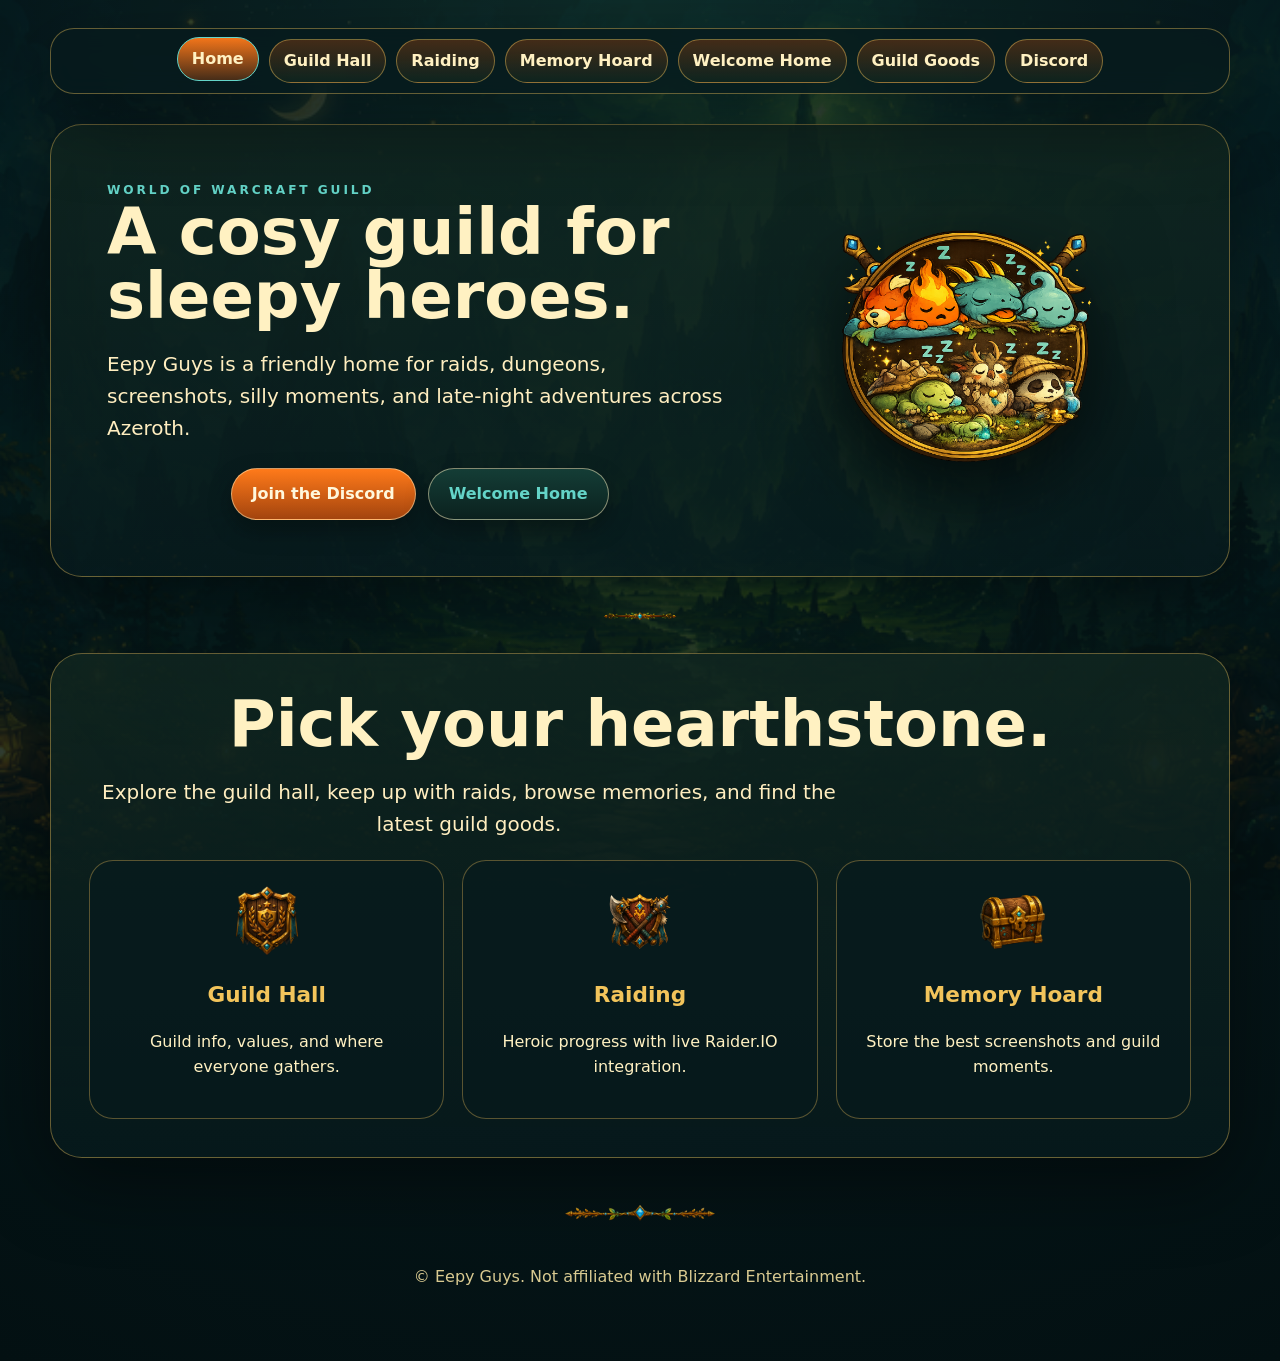
==== index.html @ e8878907 "Add files via upload" ====
<!doctype html><html lang="en"><head><meta charset="utf-8"><meta name="viewport" content="width=device-width,initial-scale=1"><title>Eepy Guys | World of Warcraft Guild</title><meta name="description" content="Eepy Guys, a cosy World of Warcraft guild on Silvermoon EU."><link rel="stylesheet" href="assets/styles.css"></head><body><div class="site-shell"><div class="nav-wrap"><nav class="nav"><a class="active" href="index.html">Home</a><a href="guild-hall.html">Guild Hall</a><a href="raiding.html">Raiding</a><a href="memory-hoard.html">Memory Hoard</a><a href="welcome-home.html">Welcome Home</a><a href="guild-goods.html">Guild Goods</a><a data-discord href="#" target="_blank" rel="noopener">Discord</a></nav></div><main><section class="hero"><div><div class="eyebrow">World of Warcraft Guild</div><h2>A cosy guild for sleepy heroes.</h2><p>Eepy Guys is a friendly home for raids, dungeons, screenshots, silly moments, and late-night adventures across Azeroth.</p><div class="actions"><a data-discord class="button" href="#" target="_blank" rel="noopener">Join the Discord</a><a class="button secondary" href="welcome-home.html">Welcome Home</a></div></div><div class="hero-art"><img src="assets/img/image2.png" alt="Eepy Guys creatures around a campfire"></div></section><div class="divider"></div><section class="panel center"><h2 class="page-title">Pick your hearthstone.</h2><p class="lead">Explore the guild hall, keep up with raids, browse memories, and find the latest guild goods.</p><div class="grid"><article class="card"><img class="icon" src="assets/img/image14.png" alt="Guild shield"><h3>Guild Hall</h3><p>Guild info, values, and where everyone gathers.</p></article><article class="card"><img class="icon" src="assets/img/image17.png" alt="Raid crest"><h3>Raiding</h3><p>Heroic progress with live Raider.IO integration.</p></article><article class="card"><img class="icon" src="assets/img/image13.png" alt="Treasure chest"><h3>Memory Hoard</h3><p>Store the best screenshots and guild moments.</p></article></div></section></main><footer class="footer"><img src="assets/img/image28.png" alt="decorative divider"><p>© Eepy Guys. Not affiliated with Blizzard Entertainment.</p></footer></div><script src="assets/main.js"></script></body></html>
---- assets/styles.css ----
:root{
  --aqua:#64D4C8;--orange:#FF7A1A;--night:#071A1D;--pine:#10251F;--wood:#4A2E18;--gold:#F2C45B;--cream:#FFF1C2;--moss:#7EA35A;
  --panel:rgba(16,37,31,.88);--panel2:rgba(7,26,29,.78);--line:rgba(242,196,91,.4);--shadow:0 24px 80px rgba(0,0,0,.45);
}
*{box-sizing:border-box}html{scroll-behavior:smooth}body{margin:0;min-height:100vh;background:radial-gradient(circle at top,#12332d 0%,var(--night) 45%,#031012 100%);color:var(--cream);font-family:system-ui,-apple-system,Segoe UI,Roboto,Arial,sans-serif;line-height:1.6;overflow-x:hidden}body:before{content:"";position:fixed;inset:0;background:url('img/image53.png') center/cover no-repeat;opacity:.18;pointer-events:none}a{color:inherit}.site-shell{position:relative;width:min(1180px,calc(100% - 32px));margin:0 auto;padding:28px 0 56px}.topbar{display:flex;align-items:center;justify-content:center;gap:20px;flex-wrap:wrap;margin-bottom:18px}.brand{display:flex;align-items:center;justify-content:center;gap:16px;text-decoration:none}.brand img{width:96px;height:96px;object-fit:contain;filter:drop-shadow(0 10px 20px rgba(0,0,0,.5))}.brand-title{text-align:center}.eyebrow{letter-spacing:.24em;text-transform:uppercase;color:var(--aqua);font-size:.76rem;font-weight:800}.brand h1{margin:.05em 0 0;font-size:clamp(2.3rem,6vw,5.2rem);line-height:.9;color:var(--gold);text-shadow:0 4px 0 #3b1d0a,0 16px 28px rgba(0,0,0,.5)}.nav-wrap{position:sticky;top:0;z-index:10;margin:0 auto 30px;padding:10px;border:1px solid var(--line);border-radius:24px;background:rgba(7,26,29,.82);backdrop-filter:blur(12px);box-shadow:var(--shadow)}.nav{display:flex;justify-content:center;align-items:center;gap:10px;flex-wrap:wrap}.nav a{display:inline-flex;align-items:center;justify-content:center;min-height:42px;padding:8px 14px;border:1px solid rgba(242,196,91,.45);border-radius:999px;background:linear-gradient(180deg,rgba(74,46,24,.9),rgba(16,37,31,.85));text-decoration:none;font-weight:800;color:var(--cream);transition:.2s transform,.2s border-color,.2s background}.nav a:hover,.nav a.active{transform:translateY(-2px);border-color:var(--aqua);background:linear-gradient(180deg,rgba(255,122,26,.95),rgba(74,46,24,.95))}.hero,.panel{width:100%;margin:0 auto 26px;border:1px solid var(--line);border-radius:32px;background:linear-gradient(180deg,var(--panel),var(--panel2));box-shadow:var(--shadow);overflow:hidden}.hero{display:grid;grid-template-columns:1.2fr .8fr;gap:24px;align-items:center;padding:clamp(24px,5vw,56px)}.hero h2,.page-title{margin:0 0 12px;font-size:clamp(2.1rem,5vw,4.4rem);line-height:1;color:var(--cream)}.hero p,.lead{font-size:clamp(1.05rem,2vw,1.25rem);max-width:760px;color:#ffeec0}.hero-art{display:grid;place-items:center}.hero-art img{max-width:100%;filter:drop-shadow(0 25px 40px rgba(0,0,0,.65))}.actions{display:flex;justify-content:center;gap:12px;flex-wrap:wrap;margin-top:24px}.button{display:inline-flex;align-items:center;justify-content:center;gap:10px;min-height:48px;padding:12px 20px;border-radius:999px;border:1px solid rgba(255,241,194,.5);background:linear-gradient(180deg,var(--orange),#a3440e);color:#fff8dc;text-decoration:none;font-weight:900;box-shadow:0 10px 25px rgba(0,0,0,.3)}.button.secondary{background:linear-gradient(180deg,#143d36,#0b211e);color:var(--aqua)}.panel{padding:clamp(20px,4vw,38px)}.panel.center{text-align:center}.divider{height:26px;margin:12px auto 24px;background:url('img/image29.png') center/contain no-repeat}.grid{display:grid;grid-template-columns:repeat(auto-fit,minmax(240px,1fr));gap:18px}.card{border:1px solid rgba(242,196,91,.35);border-radius:24px;background:rgba(7,26,29,.62);padding:22px;text-align:center}.card img.icon{height:76px;max-width:100%;object-fit:contain;margin-bottom:8px}.card h3{margin:4px 0 8px;color:var(--gold);font-size:1.35rem}.banner{display:block;margin:0 auto 20px;max-width:100%;border-radius:18px}.raid-status{display:grid;grid-template-columns:repeat(auto-fit,minmax(180px,1fr));gap:14px;margin-top:18px}.boss{padding:14px;border-radius:18px;border:1px solid rgba(242,196,91,.28);background:rgba(0,0,0,.22)}.boss strong{display:block;color:var(--gold)}.boss .tag{display:inline-block;margin-top:8px;padding:4px 9px;border-radius:999px;background:rgba(100,212,200,.14);color:var(--aqua);font-weight:800;font-size:.82rem}.gallery{display:grid;grid-template-columns:repeat(auto-fit,minmax(220px,1fr));gap:16px}.gallery img{width:100%;height:220px;object-fit:cover;border-radius:20px;border:1px solid var(--line);box-shadow:0 12px 28px rgba(0,0,0,.3)}.note{font-size:.95rem;color:#e5d89f}.footer{text-align:center;color:#d9ca91;margin-top:30px}.footer img{height:52px;opacity:.9}.config-warning{border-color:rgba(255,122,26,.8);background:rgba(255,122,26,.12)}@media(max-width:800px){.hero{grid-template-columns:1fr;text-align:center}.brand img{width:78px;height:78px}.nav-wrap{position:relative}.site-shell{width:min(100% - 22px,1180px);padding-top:16px}.hero,.panel{border-radius:24px}.actions{justify-content:center}}

.raider-widget-wrap{width:100%;max-width:900px;margin:22px auto 18px;display:flex;justify-content:center;overflow:hidden;border-radius:24px;border:1px solid rgba(242,196,91,.35);background:rgba(0,0,0,.22);padding:12px}
.raider-widget{width:100%;min-height:360px;border:0;background:transparent}
@media(max-width:800px){.raider-widget{min-height:430px}.raider-widget-wrap{padding:8px;border-radius:18px}}
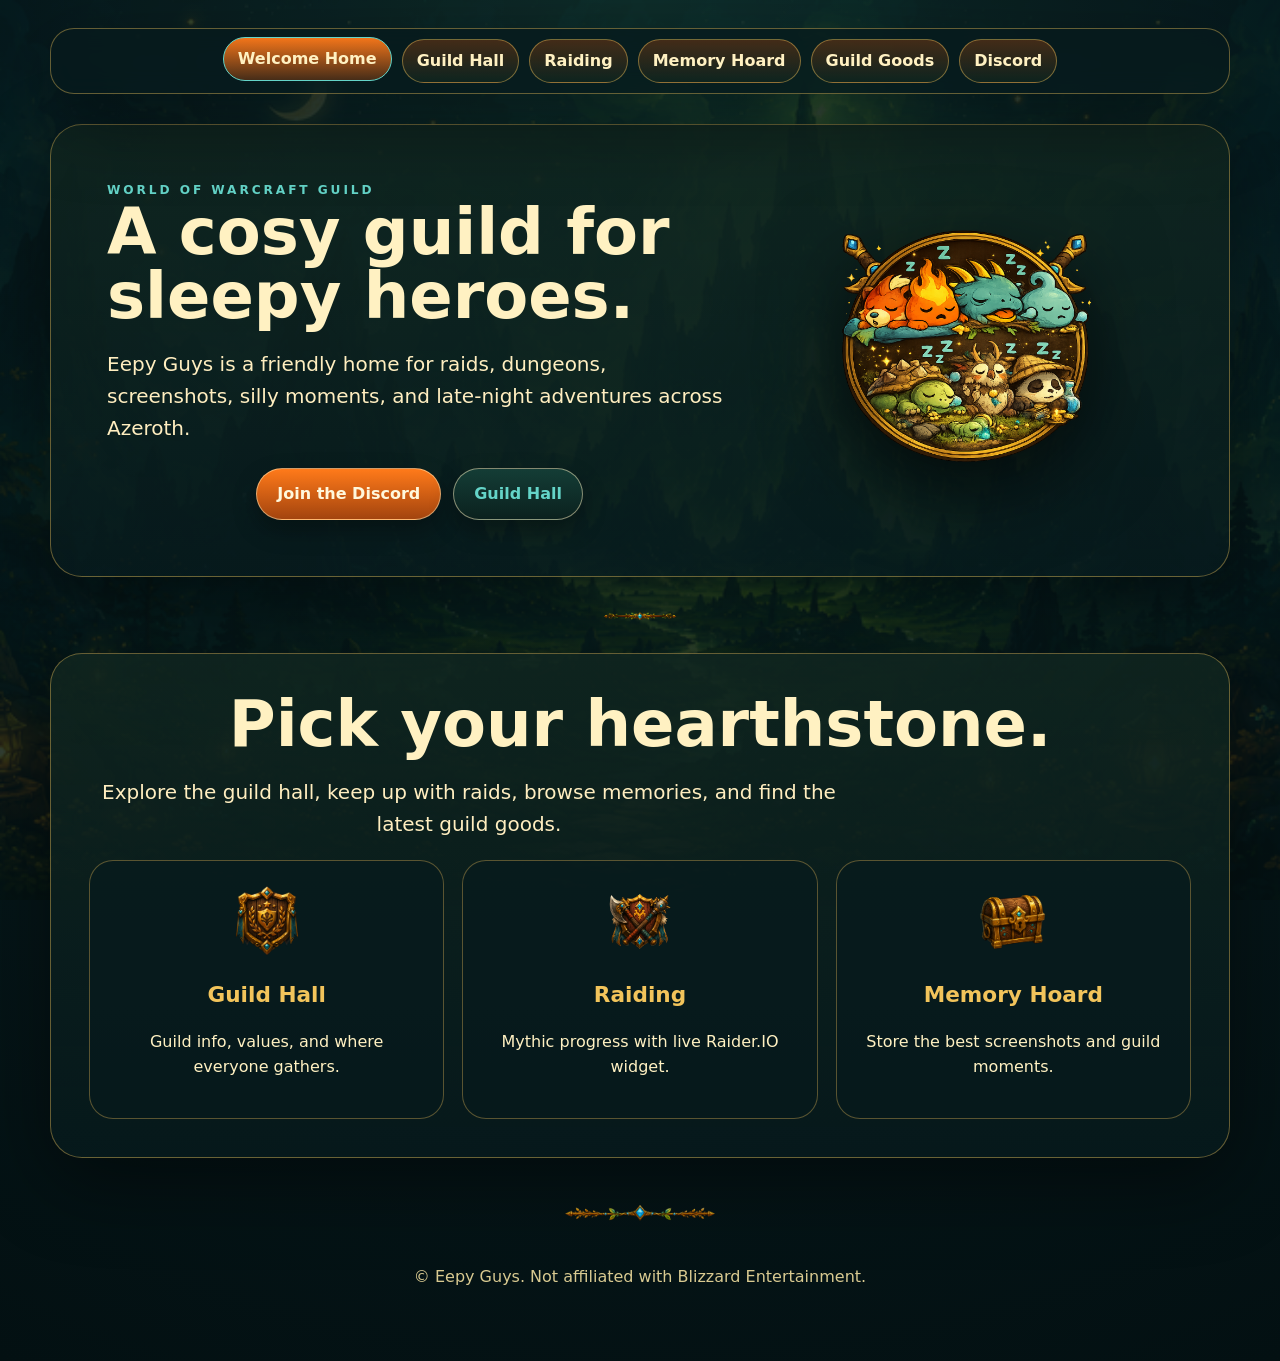
==== commit 13add592: "Add files via upload" ====
--- a/index.html
+++ b/index.html
@@ -1 +1 @@
-<!doctype html><html lang="en"><head><meta charset="utf-8"><meta name="viewport" content="width=device-width,initial-scale=1"><title>Eepy Guys | World of Warcraft Guild</title><meta name="description" content="Eepy Guys, a cosy World of Warcraft guild on Silvermoon EU."><link rel="stylesheet" href="assets/styles.css"></head><body><div class="site-shell"><div class="nav-wrap"><nav class="nav"><a class="active" href="index.html">Home</a><a href="guild-hall.html">Guild Hall</a><a href="raiding.html">Raiding</a><a href="memory-hoard.html">Memory Hoard</a><a href="welcome-home.html">Welcome Home</a><a href="guild-goods.html">Guild Goods</a><a data-discord href="#" target="_blank" rel="noopener">Discord</a></nav></div><main><section class="hero"><div><div class="eyebrow">World of Warcraft Guild</div><h2>A cosy guild for sleepy heroes.</h2><p>Eepy Guys is a friendly home for raids, dungeons, screenshots, silly moments, and late-night adventures across Azeroth.</p><div class="actions"><a data-discord class="button" href="#" target="_blank" rel="noopener">Join the Discord</a><a class="button secondary" href="welcome-home.html">Welcome Home</a></div></div><div class="hero-art"><img src="assets/img/image2.png" alt="Eepy Guys creatures around a campfire"></div></section><div class="divider"></div><section class="panel center"><h2 class="page-title">Pick your hearthstone.</h2><p class="lead">Explore the guild hall, keep up with raids, browse memories, and find the latest guild goods.</p><div class="grid"><article class="card"><img class="icon" src="assets/img/image14.png" alt="Guild shield"><h3>Guild Hall</h3><p>Guild info, values, and where everyone gathers.</p></article><article class="card"><img class="icon" src="assets/img/image17.png" alt="Raid crest"><h3>Raiding</h3><p>Heroic progress with live Raider.IO integration.</p></article><article class="card"><img class="icon" src="assets/img/image13.png" alt="Treasure chest"><h3>Memory Hoard</h3><p>Store the best screenshots and guild moments.</p></article></div></section></main><footer class="footer"><img src="assets/img/image28.png" alt="decorative divider"><p>© Eepy Guys. Not affiliated with Blizzard Entertainment.</p></footer></div><script src="assets/main.js"></script></body></html>
+<!doctype html><html lang="en"><head><meta charset="utf-8"><meta name="viewport" content="width=device-width,initial-scale=1"><title>Eepy Guys | World of Warcraft Guild</title><meta name="description" content="Eepy Guys, a cosy World of Warcraft guild on Silvermoon EU."><link rel="stylesheet" href="assets/styles.css"></head><body><div class="site-shell"><div class="nav-wrap"><nav class="nav"><a class="active" href="index.html">Welcome Home</a><a href="guild-hall.html">Guild Hall</a><a href="raiding.html">Raiding</a><a href="memory-hoard.html">Memory Hoard</a><a href="guild-goods.html">Guild Goods</a><a data-discord href="#" target="_blank" rel="noopener">Discord</a></nav></div><main><section class="hero"><div><div class="eyebrow">World of Warcraft Guild</div><h2>A cosy guild for sleepy heroes.</h2><p>Eepy Guys is a friendly home for raids, dungeons, screenshots, silly moments, and late-night adventures across Azeroth.</p><div class="actions"><a data-discord class="button" href="#" target="_blank" rel="noopener">Join the Discord</a><a class="button secondary" href="guild-hall.html">Guild Hall</a></div></div><div class="hero-art"><img src="assets/img/image2.png" alt="Eepy Guys creatures around a campfire"></div></section><div class="divider"></div><section class="panel center"><h2 class="page-title">Pick your hearthstone.</h2><p class="lead">Explore the guild hall, keep up with raids, browse memories, and find the latest guild goods.</p><div class="grid"><article class="card"><img class="icon" src="assets/img/image14.png" alt="Guild shield"><h3>Guild Hall</h3><p>Guild info, values, and where everyone gathers.</p></article><article class="card"><img class="icon" src="assets/img/image17.png" alt="Raid crest"><h3>Raiding</h3><p>Mythic progress with live Raider.IO widget.</p></article><article class="card"><img class="icon" src="assets/img/image13.png" alt="Treasure chest"><h3>Memory Hoard</h3><p>Store the best screenshots and guild moments.</p></article></div></section></main><footer class="footer"><img src="assets/img/image28.png" alt="decorative divider"><p>© Eepy Guys. Not affiliated with Blizzard Entertainment.</p></footer></div><script src="assets/main.js"></script></body></html>
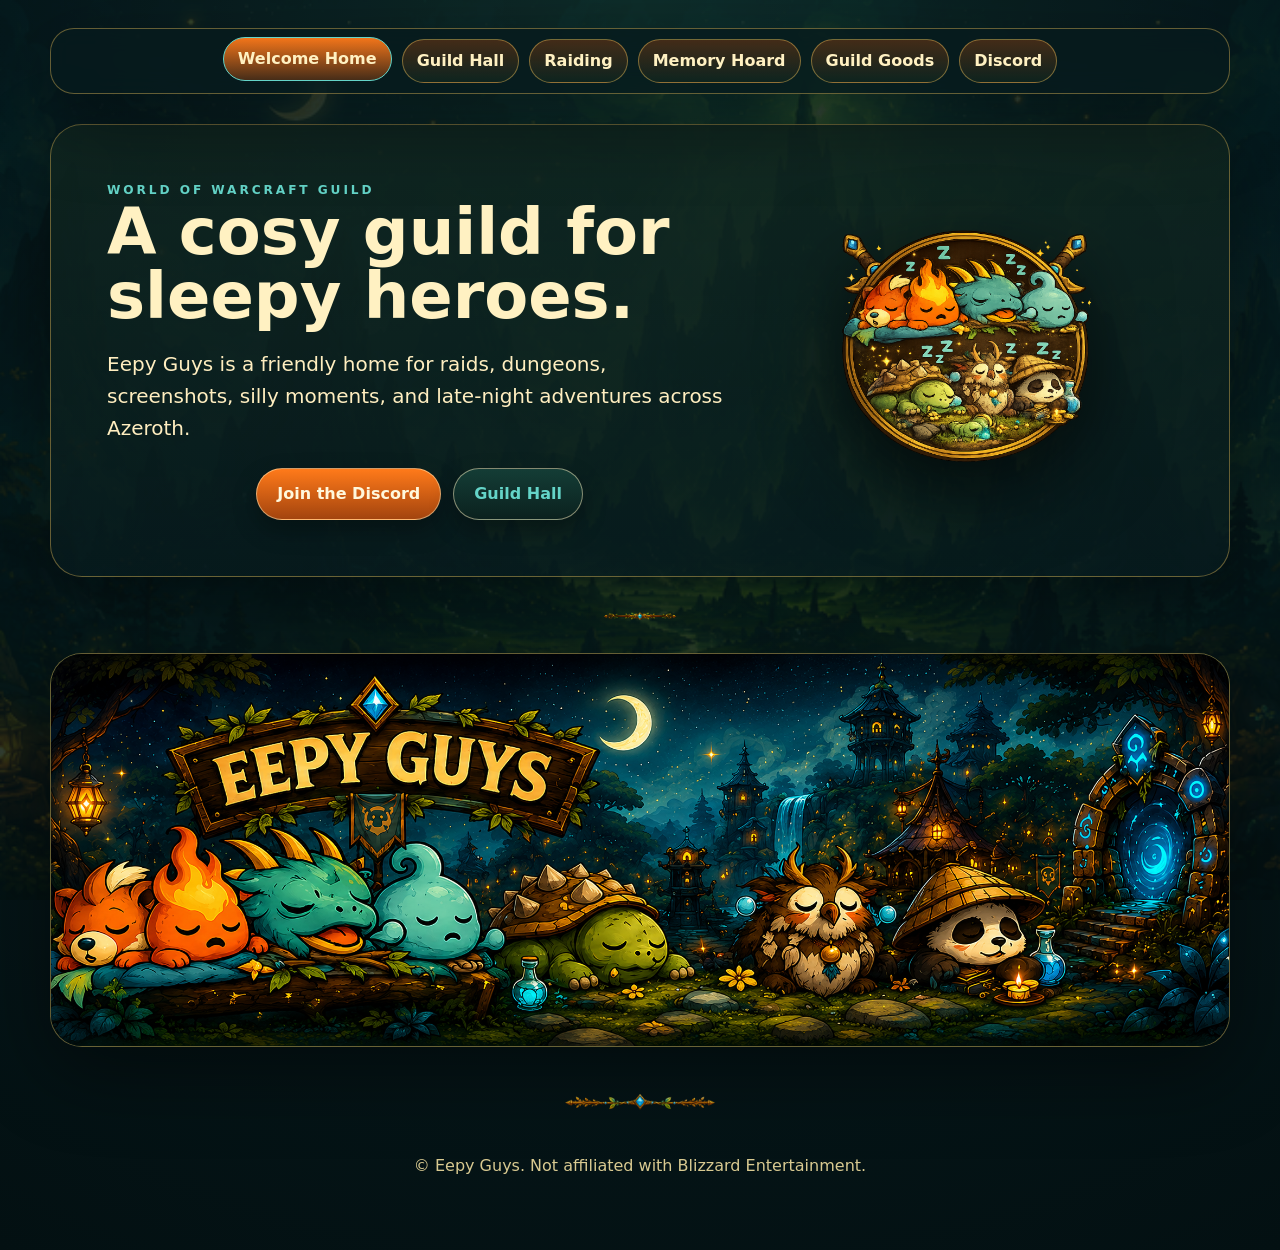
==== commit 3c1c3c54: "Add files via upload" ====
--- a/index.html
+++ b/index.html
@@ -1 +1 @@
-<!doctype html><html lang="en"><head><meta charset="utf-8"><meta name="viewport" content="width=device-width,initial-scale=1"><title>Eepy Guys | World of Warcraft Guild</title><meta name="description" content="Eepy Guys, a cosy World of Warcraft guild on Silvermoon EU."><link rel="stylesheet" href="assets/styles.css"></head><body><div class="site-shell"><div class="nav-wrap"><nav class="nav"><a class="active" href="index.html">Welcome Home</a><a href="guild-hall.html">Guild Hall</a><a href="raiding.html">Raiding</a><a href="memory-hoard.html">Memory Hoard</a><a href="guild-goods.html">Guild Goods</a><a data-discord href="#" target="_blank" rel="noopener">Discord</a></nav></div><main><section class="hero"><div><div class="eyebrow">World of Warcraft Guild</div><h2>A cosy guild for sleepy heroes.</h2><p>Eepy Guys is a friendly home for raids, dungeons, screenshots, silly moments, and late-night adventures across Azeroth.</p><div class="actions"><a data-discord class="button" href="#" target="_blank" rel="noopener">Join the Discord</a><a class="button secondary" href="guild-hall.html">Guild Hall</a></div></div><div class="hero-art"><img src="assets/img/image2.png" alt="Eepy Guys creatures around a campfire"></div></section><div class="divider"></div><section class="panel center"><h2 class="page-title">Pick your hearthstone.</h2><p class="lead">Explore the guild hall, keep up with raids, browse memories, and find the latest guild goods.</p><div class="grid"><article class="card"><img class="icon" src="assets/img/image14.png" alt="Guild shield"><h3>Guild Hall</h3><p>Guild info, values, and where everyone gathers.</p></article><article class="card"><img class="icon" src="assets/img/image17.png" alt="Raid crest"><h3>Raiding</h3><p>Mythic progress with live Raider.IO widget.</p></article><article class="card"><img class="icon" src="assets/img/image13.png" alt="Treasure chest"><h3>Memory Hoard</h3><p>Store the best screenshots and guild moments.</p></article></div></section></main><footer class="footer"><img src="assets/img/image28.png" alt="decorative divider"><p>© Eepy Guys. Not affiliated with Blizzard Entertainment.</p></footer></div><script src="assets/main.js"></script></body></html>
+<!doctype html><html lang="en"><head><meta charset="utf-8"><meta name="viewport" content="width=device-width,initial-scale=1"><title>Eepy Guys | World of Warcraft Guild</title><meta name="description" content="Eepy Guys, a cosy World of Warcraft guild on Silvermoon EU."><link rel="stylesheet" href="assets/styles.css"></head><body><div class="site-shell"><div class="nav-wrap"><nav class="nav"><a class="active" href="index.html">Welcome Home</a><a href="guild-hall.html">Guild Hall</a><a href="raiding.html">Raiding</a><a href="memory-hoard.html">Memory Hoard</a><a href="guild-goods.html">Guild Goods</a><a data-discord href="#" target="_blank" rel="noopener">Discord</a></nav></div><main><section class="hero"><div><div class="eyebrow">World of Warcraft Guild</div><h2>A cosy guild for sleepy heroes.</h2><p>Eepy Guys is a friendly home for raids, dungeons, screenshots, silly moments, and late-night adventures across Azeroth.</p><div class="actions"><a data-discord class="button" href="#" target="_blank" rel="noopener">Join the Discord</a><a class="button secondary" href="guild-hall.html">Guild Hall</a></div></div><div class="hero-art"><img src="assets/img/image2.png" alt="Eepy Guys creatures around a campfire"></div></section><div class="divider"></div><section class="banner-panel"><img class="home-banner" src="assets/img/eepy-guys-banner-clean.png" alt="Eepy Guys fantasy village banner with sleepy creatures"></section></main><footer class="footer"><img src="assets/img/image28.png" alt="decorative divider"><p>© Eepy Guys. Not affiliated with Blizzard Entertainment.</p></footer></div><script src="assets/main.js"></script></body></html>
--- a/assets/styles.css
+++ b/assets/styles.css
@@ -2,8 +2,13 @@
   --aqua:#64D4C8;--orange:#FF7A1A;--night:#071A1D;--pine:#10251F;--wood:#4A2E18;--gold:#F2C45B;--cream:#FFF1C2;--moss:#7EA35A;
   --panel:rgba(16,37,31,.88);--panel2:rgba(7,26,29,.78);--line:rgba(242,196,91,.4);--shadow:0 24px 80px rgba(0,0,0,.45);
 }
-*{box-sizing:border-box}html{scroll-behavior:smooth}body{margin:0;min-height:100vh;background:radial-gradient(circle at top,#12332d 0%,var(--night) 45%,#031012 100%);color:var(--cream);font-family:system-ui,-apple-system,Segoe UI,Roboto,Arial,sans-serif;line-height:1.6;overflow-x:hidden}body:before{content:"";position:fixed;inset:0;background:url('img/image53.png') center/cover no-repeat;opacity:.18;pointer-events:none}a{color:inherit}.site-shell{position:relative;width:min(1180px,calc(100% - 32px));margin:0 auto;padding:28px 0 56px}.topbar{display:flex;align-items:center;justify-content:center;gap:20px;flex-wrap:wrap;margin-bottom:18px}.brand{display:flex;align-items:center;justify-content:center;gap:16px;text-decoration:none}.brand img{width:96px;height:96px;object-fit:contain;filter:drop-shadow(0 10px 20px rgba(0,0,0,.5))}.brand-title{text-align:center}.eyebrow{letter-spacing:.24em;text-transform:uppercase;color:var(--aqua);font-size:.76rem;font-weight:800}.brand h1{margin:.05em 0 0;font-size:clamp(2.3rem,6vw,5.2rem);line-height:.9;color:var(--gold);text-shadow:0 4px 0 #3b1d0a,0 16px 28px rgba(0,0,0,.5)}.nav-wrap{position:sticky;top:0;z-index:10;margin:0 auto 30px;padding:10px;border:1px solid var(--line);border-radius:24px;background:rgba(7,26,29,.82);backdrop-filter:blur(12px);box-shadow:var(--shadow)}.nav{display:flex;justify-content:center;align-items:center;gap:10px;flex-wrap:wrap}.nav a{display:inline-flex;align-items:center;justify-content:center;min-height:42px;padding:8px 14px;border:1px solid rgba(242,196,91,.45);border-radius:999px;background:linear-gradient(180deg,rgba(74,46,24,.9),rgba(16,37,31,.85));text-decoration:none;font-weight:800;color:var(--cream);transition:.2s transform,.2s border-color,.2s background}.nav a:hover,.nav a.active{transform:translateY(-2px);border-color:var(--aqua);background:linear-gradient(180deg,rgba(255,122,26,.95),rgba(74,46,24,.95))}.hero,.panel{width:100%;margin:0 auto 26px;border:1px solid var(--line);border-radius:32px;background:linear-gradient(180deg,var(--panel),var(--panel2));box-shadow:var(--shadow);overflow:hidden}.hero{display:grid;grid-template-columns:1.2fr .8fr;gap:24px;align-items:center;padding:clamp(24px,5vw,56px)}.hero h2,.page-title{margin:0 0 12px;font-size:clamp(2.1rem,5vw,4.4rem);line-height:1;color:var(--cream)}.hero p,.lead{font-size:clamp(1.05rem,2vw,1.25rem);max-width:760px;color:#ffeec0}.hero-art{display:grid;place-items:center}.hero-art img{max-width:100%;filter:drop-shadow(0 25px 40px rgba(0,0,0,.65))}.actions{display:flex;justify-content:center;gap:12px;flex-wrap:wrap;margin-top:24px}.button{display:inline-flex;align-items:center;justify-content:center;gap:10px;min-height:48px;padding:12px 20px;border-radius:999px;border:1px solid rgba(255,241,194,.5);background:linear-gradient(180deg,var(--orange),#a3440e);color:#fff8dc;text-decoration:none;font-weight:900;box-shadow:0 10px 25px rgba(0,0,0,.3)}.button.secondary{background:linear-gradient(180deg,#143d36,#0b211e);color:var(--aqua)}.panel{padding:clamp(20px,4vw,38px)}.panel.center{text-align:center}.divider{height:26px;margin:12px auto 24px;background:url('img/image29.png') center/contain no-repeat}.grid{display:grid;grid-template-columns:repeat(auto-fit,minmax(240px,1fr));gap:18px}.card{border:1px solid rgba(242,196,91,.35);border-radius:24px;background:rgba(7,26,29,.62);padding:22px;text-align:center}.card img.icon{height:76px;max-width:100%;object-fit:contain;margin-bottom:8px}.card h3{margin:4px 0 8px;color:var(--gold);font-size:1.35rem}.banner{display:block;margin:0 auto 20px;max-width:100%;border-radius:18px}.raid-status{display:grid;grid-template-columns:repeat(auto-fit,minmax(180px,1fr));gap:14px;margin-top:18px}.boss{padding:14px;border-radius:18px;border:1px solid rgba(242,196,91,.28);background:rgba(0,0,0,.22)}.boss strong{display:block;color:var(--gold)}.boss .tag{display:inline-block;margin-top:8px;padding:4px 9px;border-radius:999px;background:rgba(100,212,200,.14);color:var(--aqua);font-weight:800;font-size:.82rem}.gallery{display:grid;grid-template-columns:repeat(auto-fit,minmax(220px,1fr));gap:16px}.gallery img{width:100%;height:220px;object-fit:cover;border-radius:20px;border:1px solid var(--line);box-shadow:0 12px 28px rgba(0,0,0,.3)}.note{font-size:.95rem;color:#e5d89f}.footer{text-align:center;color:#d9ca91;margin-top:30px}.footer img{height:52px;opacity:.9}.config-warning{border-color:rgba(255,122,26,.8);background:rgba(255,122,26,.12)}@media(max-width:800px){.hero{grid-template-columns:1fr;text-align:center}.brand img{width:78px;height:78px}.nav-wrap{position:relative}.site-shell{width:min(100% - 22px,1180px);padding-top:16px}.hero,.panel{border-radius:24px}.actions{justify-content:center}}
+*{box-sizing:border-box}html{scroll-behavior:smooth}body{margin:0;min-height:100vh;background:radial-gradient(circle at top,#12332d 0%,var(--night) 45%,#031012 100%);color:var(--cream);font-family:system-ui,-apple-system,Segoe UI,Roboto,Arial,sans-serif;line-height:1.6;overflow-x:hidden}body:before{content:"";position:fixed;inset:0;background:url('img/image53.png') center/cover no-repeat;opacity:.18;pointer-events:none}a{color:inherit}.site-shell{position:relative;width:min(1180px,calc(100% - 32px));margin:0 auto;padding:28px 0 56px}.topbar{display:flex;align-items:center;justify-content:center;gap:20px;flex-wrap:wrap;margin-bottom:18px}.brand{display:flex;align-items:center;justify-content:center;gap:16px;text-decoration:none}.brand img{width:96px;height:96px;object-fit:contain;filter:drop-shadow(0 10px 20px rgba(0,0,0,.5))}.brand-title{text-align:center}.eyebrow{letter-spacing:.24em;text-transform:uppercase;color:var(--aqua);font-size:.76rem;font-weight:800}.brand h1{margin:.05em 0 0;font-size:clamp(2.3rem,6vw,5.2rem);line-height:.9;color:var(--gold);text-shadow:0 4px 0 #3b1d0a,0 16px 28px rgba(0,0,0,.5)}.nav-wrap{position:sticky;top:0;z-index:10;margin:0 auto 30px;padding:10px;border:1px solid var(--line);border-radius:24px;background:rgba(7,26,29,.82);backdrop-filter:blur(12px);box-shadow:var(--shadow)}.nav{display:flex;justify-content:center;align-items:center;gap:10px;flex-wrap:wrap}.nav a{display:inline-flex;align-items:center;justify-content:center;min-height:42px;padding:8px 14px;border:1px solid rgba(242,196,91,.45);border-radius:999px;background:linear-gradient(180deg,rgba(74,46,24,.9),rgba(16,37,31,.85));text-decoration:none;font-weight:800;color:var(--cream);transition:.2s transform,.2s border-color,.2s background}.nav a:hover,.nav a.active{transform:translateY(-2px);border-color:var(--aqua);background:linear-gradient(180deg,rgba(255,122,26,.95),rgba(74,46,24,.95))}.hero,.panel{width:100%;margin:0 auto 26px;border:1px solid var(--line);border-radius:32px;background:linear-gradient(180deg,var(--panel),var(--panel2));box-shadow:var(--shadow);overflow:hidden}.hero{display:grid;grid-template-columns:1.2fr .8fr;gap:24px;align-items:center;padding:clamp(24px,5vw,56px)}.hero h2,.page-title{margin:0 0 12px;font-size:clamp(2.1rem,5vw,4.4rem);line-height:1;color:var(--cream)}.hero p,.lead{font-size:clamp(1.05rem,2vw,1.25rem);max-width:760px;color:#ffeec0}.hero-art{display:grid;place-items:center}.hero-art img{max-width:100%;filter:drop-shadow(0 25px 40px rgba(0,0,0,.65))}.actions{display:flex;justify-content:center;gap:12px;flex-wrap:wrap;margin-top:24px}.button{display:inline-flex;align-items:center;justify-content:center;gap:10px;min-height:48px;padding:12px 20px;border-radius:999px;border:1px solid rgba(255,241,194,.5);background:linear-gradient(180deg,var(--orange),#a3440e);color:#fff8dc;text-decoration:none;font-weight:900;box-shadow:0 10px 25px rgba(0,0,0,.3)}.button.secondary{background:linear-gradient(180deg,#143d36,#0b211e);color:var(--aqua)}.panel{padding:clamp(20px,4vw,38px)}.panel.center{text-align:center}.divider{height:26px;margin:12px auto 24px;background:url('img/image29.png') center/contain no-repeat}.grid{display:grid;grid-template-columns:repeat(auto-fit,minmax(240px,1fr));gap:18px}.card{border:1px solid rgba(242,196,91,.35);border-radius:24px;background:rgba(7,26,29,.62);padding:22px;text-align:center}.card img.icon{height:76px;max-width:100%;object-fit:contain;margin-bottom:8px}.card h3{margin:4px 0 8px;color:var(--gold);font-size:1.35rem}.banner{display:block;margin:0 auto 20px;max-width:100%;border-radius:18px}
+.banner-panel{width:100%;margin:0 auto 26px;border:1px solid var(--line);border-radius:32px;background:linear-gradient(180deg,var(--panel),var(--panel2));box-shadow:var(--shadow);overflow:hidden;padding:0}
+.home-banner{display:block;width:100%;height:auto}
+.raid-status{display:grid;grid-template-columns:repeat(auto-fit,minmax(180px,1fr));gap:14px;margin-top:18px}.boss{padding:14px;border-radius:18px;border:1px solid rgba(242,196,91,.28);background:rgba(0,0,0,.22)}.boss strong{display:block;color:var(--gold)}.boss .tag{display:inline-block;margin-top:8px;padding:4px 9px;border-radius:999px;background:rgba(100,212,200,.14);color:var(--aqua);font-weight:800;font-size:.82rem}.gallery{display:grid;grid-template-columns:repeat(auto-fit,minmax(220px,1fr));gap:16px}.gallery img{width:100%;height:220px;object-fit:cover;border-radius:20px;border:1px solid var(--line);box-shadow:0 12px 28px rgba(0,0,0,.3)}.note{font-size:.95rem;color:#e5d89f}.footer{text-align:center;color:#d9ca91;margin-top:30px}.footer img{height:52px;opacity:.9}.config-warning{border-color:rgba(255,122,26,.8);background:rgba(255,122,26,.12)}@media(max-width:800px){.hero{grid-template-columns:1fr;text-align:center}.brand img{width:78px;height:78px}.nav-wrap{position:relative}.site-shell{width:min(100% - 22px,1180px);padding-top:16px}.hero,.panel{border-radius:24px}.actions{justify-content:center}}
 
 .raider-widget-wrap{width:100%;max-width:900px;margin:22px auto 18px;display:flex;justify-content:center;overflow:hidden;border-radius:24px;border:1px solid rgba(242,196,91,.35);background:rgba(0,0,0,.22);padding:12px}
 .raider-widget{width:100%;min-height:360px;border:0;background:transparent}
 @media(max-width:800px){.raider-widget{min-height:430px}.raider-widget-wrap{padding:8px;border-radius:18px}}
+
+.raider-widget-img{display:block;max-width:100%;height:auto;margin:0 auto;border:0;}
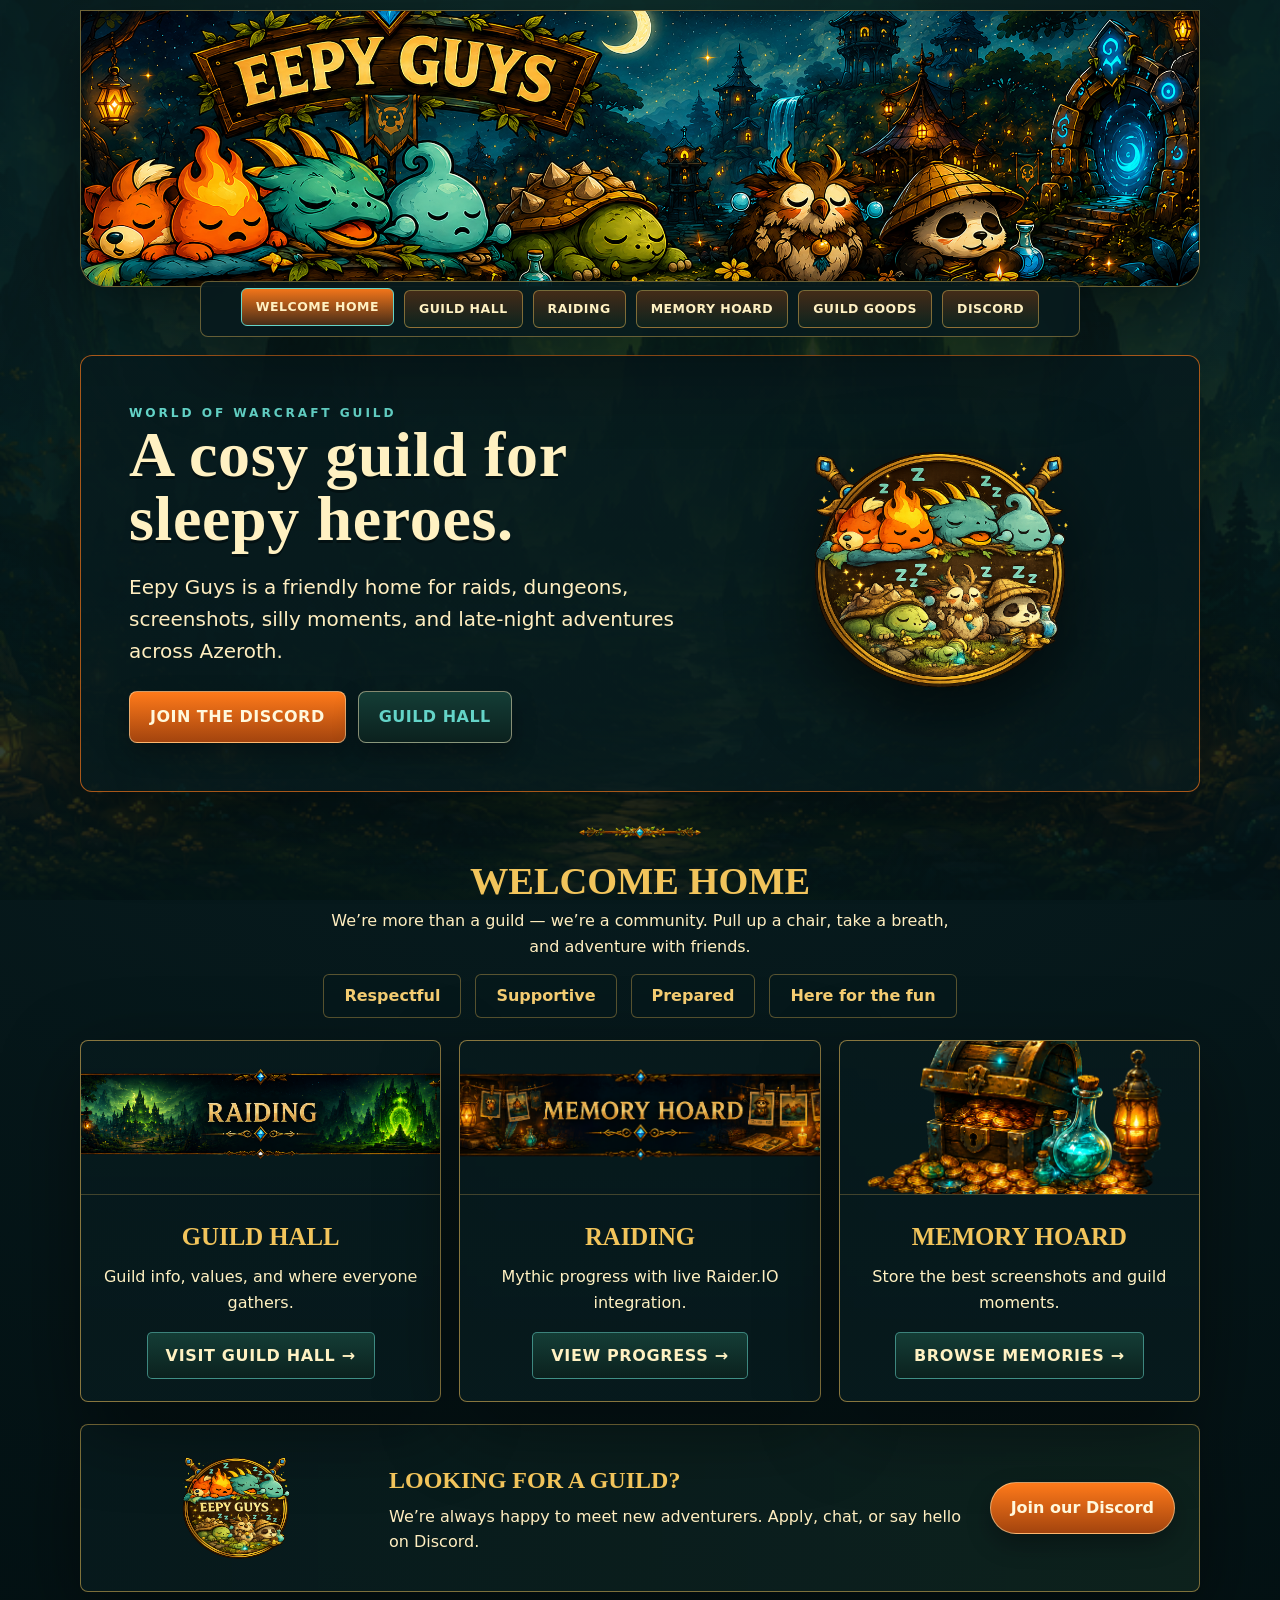
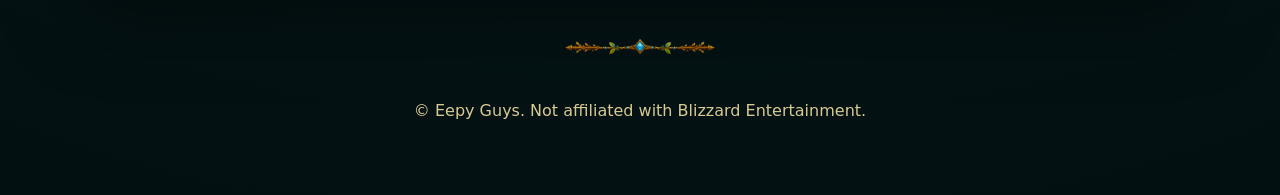
==== commit f13a8929: "Add files via upload" ====
--- a/index.html
+++ b/index.html
@@ -1 +1,59 @@
-<!doctype html><html lang="en"><head><meta charset="utf-8"><meta name="viewport" content="width=device-width,initial-scale=1"><title>Eepy Guys | World of Warcraft Guild</title><meta name="description" content="Eepy Guys, a cosy World of Warcraft guild on Silvermoon EU."><link rel="stylesheet" href="assets/styles.css"></head><body><div class="site-shell"><div class="nav-wrap"><nav class="nav"><a class="active" href="index.html">Welcome Home</a><a href="guild-hall.html">Guild Hall</a><a href="raiding.html">Raiding</a><a href="memory-hoard.html">Memory Hoard</a><a href="guild-goods.html">Guild Goods</a><a data-discord href="#" target="_blank" rel="noopener">Discord</a></nav></div><main><section class="hero"><div><div class="eyebrow">World of Warcraft Guild</div><h2>A cosy guild for sleepy heroes.</h2><p>Eepy Guys is a friendly home for raids, dungeons, screenshots, silly moments, and late-night adventures across Azeroth.</p><div class="actions"><a data-discord class="button" href="#" target="_blank" rel="noopener">Join the Discord</a><a class="button secondary" href="guild-hall.html">Guild Hall</a></div></div><div class="hero-art"><img src="assets/img/image2.png" alt="Eepy Guys creatures around a campfire"></div></section><div class="divider"></div><section class="banner-panel"><img class="home-banner" src="assets/img/eepy-guys-banner-clean.png" alt="Eepy Guys fantasy village banner with sleepy creatures"></section></main><footer class="footer"><img src="assets/img/image28.png" alt="decorative divider"><p>© Eepy Guys. Not affiliated with Blizzard Entertainment.</p></footer></div><script src="assets/main.js"></script></body></html>
+<!doctype html>
+<html lang="en">
+<head>
+  <meta charset="utf-8">
+  <meta name="viewport" content="width=device-width,initial-scale=1">
+  <title>Eepy Guys | World of Warcraft Guild</title>
+  <meta name="description" content="Eepy Guys, a cosy World of Warcraft guild on Silvermoon EU.">
+  <link rel="stylesheet" href="assets/styles.css">
+</head>
+<body>
+  <div class="site-shell home-shell">
+    <header class="home-masthead" aria-label="Eepy Guys banner">
+      <img src="assets/img/eepy-guys-banner-clean.png" alt="Eepy Guys fantasy village banner with sleepy creatures">
+    </header>
+    <div class="nav-wrap"><nav class="nav"><a class="active" href="index.html">Welcome Home</a><a href="guild-hall.html">Guild Hall</a><a href="raiding.html">Raiding</a><a href="memory-hoard.html">Memory Hoard</a><a href="guild-goods.html">Guild Goods</a><a data-discord href="#" target="_blank" rel="noopener">Discord</a></nav></div>
+    <main>
+      <section class="hero home-hero">
+        <div>
+          <div class="eyebrow">World of Warcraft Guild</div>
+          <h2>A cosy guild for sleepy heroes.</h2>
+          <p>Eepy Guys is a friendly home for raids, dungeons, screenshots, silly moments, and late-night adventures across Azeroth.</p>
+          <div class="actions left-actions"><a data-discord class="button" href="#" target="_blank" rel="noopener">Join the Discord</a><a class="button secondary" href="guild-hall.html">Guild Hall</a></div>
+        </div>
+        <div class="hero-art"><img src="assets/img/image2.png" alt="Eepy Guys sleepy creatures emblem"></div>
+      </section>
+
+      <section class="welcome-strip">
+        <img src="assets/img/image29.png" alt="decorative divider">
+        <h2>Welcome Home</h2>
+        <p>We’re more than a guild — we’re a community. Pull up a chair, take a breath, and adventure with friends.</p>
+        <div class="pill-row"><span>Respectful</span><span>Supportive</span><span>Prepared</span><span>Here for the fun</span></div>
+      </section>
+
+      <section class="home-card-grid" aria-label="Guild sections">
+        <article class="feature-card">
+          <img src="assets/img/image7.png" alt="Guild hall artwork">
+          <div><h3>Guild Hall</h3><p>Guild info, values, and where everyone gathers.</p><a href="guild-hall.html">Visit Guild Hall →</a></div>
+        </article>
+        <article class="feature-card">
+          <img src="assets/img/image9.png" alt="Raiding artwork">
+          <div><h3>Raiding</h3><p>Mythic progress with live Raider.IO integration.</p><a href="raiding.html">View Progress →</a></div>
+        </article>
+        <article class="feature-card">
+          <img src="assets/img/image49.png" alt="Treasure chest artwork">
+          <div><h3>Memory Hoard</h3><p>Store the best screenshots and guild moments.</p><a href="memory-hoard.html">Browse Memories →</a></div>
+        </article>
+      </section>
+
+      <section class="discord-callout">
+        <img src="assets/img/image3.png" alt="cosy guild creatures">
+        <div><h2>Looking for a guild?</h2><p>We’re always happy to meet new adventurers. Apply, chat, or say hello on Discord.</p></div>
+        <a data-discord class="button" href="#" target="_blank" rel="noopener">Join our Discord</a>
+      </section>
+    </main>
+    <footer class="footer"><img src="assets/img/image28.png" alt="decorative divider"><p>© Eepy Guys. Not affiliated with Blizzard Entertainment.</p></footer>
+  </div>
+  <script src="assets/main.js"></script>
+</body>
+</html>
--- a/assets/styles.css
+++ b/assets/styles.css
@@ -12,3 +12,20 @@
 @media(max-width:800px){.raider-widget{min-height:430px}.raider-widget-wrap{padding:8px;border-radius:18px}}
 
 .raider-widget-img{display:block;max-width:100%;height:auto;margin:0 auto;border:0;}
+
+
+/* Polished homepage update */
+.home-shell{width:min(1120px,calc(100% - 28px));padding-top:10px}
+.home-masthead{margin:0 auto 12px;border:1px solid rgba(242,196,91,.45);border-radius:0 0 26px 26px;overflow:hidden;box-shadow:0 26px 70px rgba(0,0,0,.5);background:#061719}
+.home-masthead img{display:block;width:100%;height:auto;max-height:275px;object-fit:cover;object-position:center}
+.home-shell .nav-wrap{margin-top:-18px;margin-bottom:18px;border-radius:8px;padding:8px;max-width:880px;background:rgba(7,26,29,.9)}
+.home-shell .nav a{border-radius:6px;min-height:38px;text-transform:uppercase;font-size:.78rem;letter-spacing:.04em;padding:8px 14px}
+.home-hero{grid-template-columns:1.15fr .85fr;padding:clamp(26px,4.5vw,48px);border-radius:12px;margin-bottom:18px;border-color:rgba(255,122,26,.65);background:linear-gradient(180deg,rgba(7,26,29,.92),rgba(7,26,29,.78))}
+.home-hero h2{font-family:Georgia,serif;font-weight:900;letter-spacing:.01em;color:#fff1c2;text-shadow:0 3px 0 rgba(0,0,0,.35)}
+.home-hero .hero-art img{max-height:330px}
+.left-actions{justify-content:flex-start}.left-actions .button{border-radius:8px;text-transform:uppercase;letter-spacing:.03em}
+.welcome-strip{text-align:center;margin:6px auto 22px;max-width:850px}.welcome-strip img{height:44px;object-fit:contain}.welcome-strip h2{font-family:Georgia,serif;text-transform:uppercase;color:var(--gold);font-size:clamp(1.7rem,3vw,2.45rem);line-height:1;margin:0}.welcome-strip p{max-width:620px;margin:8px auto;color:#ffeec0}.pill-row{display:flex;justify-content:center;gap:14px;flex-wrap:wrap;margin-top:15px}.pill-row span{display:inline-flex;padding:8px 20px;border:1px solid rgba(242,196,91,.35);border-radius:6px;background:rgba(7,26,29,.72);color:#f7cf73;font-weight:800}
+.home-card-grid{display:grid;grid-template-columns:repeat(3,1fr);gap:18px;margin:0 auto 22px}.feature-card{border:1px solid rgba(242,196,91,.55);background:linear-gradient(180deg,rgba(7,26,29,.82),rgba(7,26,29,.95));box-shadow:var(--shadow);border-radius:8px;overflow:hidden;text-align:center}.feature-card img{width:100%;height:154px;object-fit:cover;display:block;border-bottom:1px solid rgba(242,196,91,.25)}.feature-card div{padding:22px}.feature-card h3{font-family:Georgia,serif;text-transform:uppercase;color:var(--gold);font-size:1.55rem;margin:0 0 8px}.feature-card p{margin:0 0 16px}.feature-card a{display:inline-flex;align-items:center;justify-content:center;padding:10px 18px;border:1px solid rgba(100,212,200,.55);border-radius:5px;text-decoration:none;color:#fff1c2;background:linear-gradient(180deg,#143d36,#0b211e);font-weight:900;text-transform:uppercase;letter-spacing:.04em}
+.discord-callout{display:grid;grid-template-columns:260px 1fr auto;align-items:center;gap:24px;margin:0 auto 26px;border:1px solid rgba(242,196,91,.5);border-radius:8px;padding:18px 24px;background:linear-gradient(90deg,rgba(7,26,29,.92),rgba(16,37,31,.82));box-shadow:var(--shadow)}.discord-callout img{width:100%;max-height:130px;object-fit:contain}.discord-callout h2{font-family:Georgia,serif;text-transform:uppercase;color:var(--gold);margin:0 0 4px}.discord-callout p{margin:0;color:#ffeec0}
+.raider-widget-wrap{max-width:760px;min-height:260px;padding:0;border-radius:10px;background:rgba(0,0,0,.3)}.raider-widget{display:block;width:100%;height:300px;min-height:300px;border:0;background:transparent}.raider-widget-img{display:none}
+@media(max-width:900px){.home-card-grid{grid-template-columns:1fr}.discord-callout{grid-template-columns:1fr;text-align:center}.discord-callout img{max-height:150px}.left-actions{justify-content:center}.home-shell .nav-wrap{margin-top:0}.home-masthead{border-radius:18px}.home-hero{grid-template-columns:1fr}.raider-widget{height:390px;min-height:390px}}
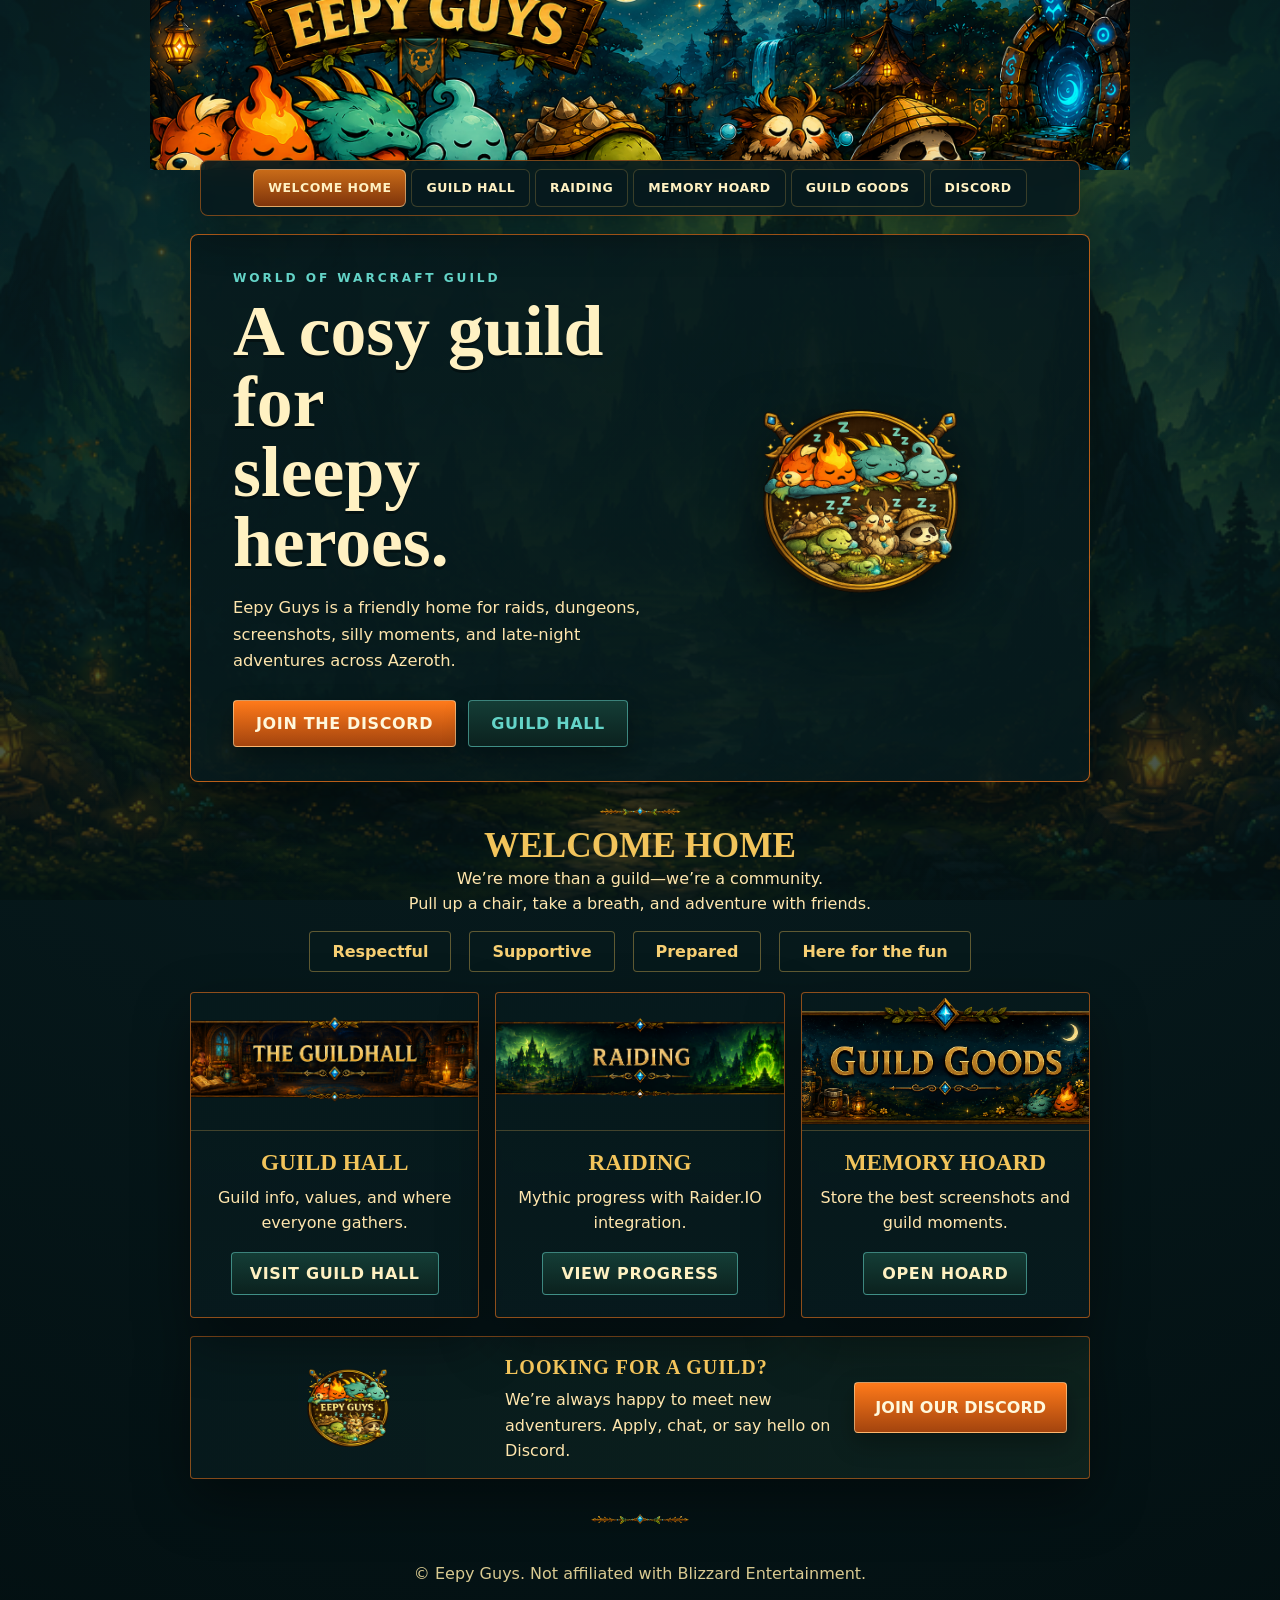
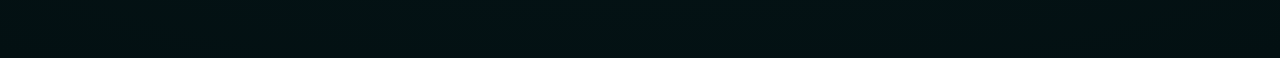
==== commit 301bdd4a: "Add files via upload" ====
--- a/index.html
+++ b/index.html
@@ -7,52 +7,92 @@
   <meta name="description" content="Eepy Guys, a cosy World of Warcraft guild on Silvermoon EU.">
   <link rel="stylesheet" href="assets/styles.css">
 </head>
-<body>
-  <div class="site-shell home-shell">
-    <header class="home-masthead" aria-label="Eepy Guys banner">
-      <img src="assets/img/eepy-guys-banner-clean.png" alt="Eepy Guys fantasy village banner with sleepy creatures">
+<body class="home-page">
+  <div class="site-shell home-shell mirror-home">
+    <header class="home-masthead mirror-masthead" aria-label="Eepy Guys banner">
+      <img src="assets/img/eepy-guys-banner-clean.png" alt="Eepy Guys fantasy banner">
     </header>
-    <div class="nav-wrap"><nav class="nav"><a class="active" href="index.html">Welcome Home</a><a href="guild-hall.html">Guild Hall</a><a href="raiding.html">Raiding</a><a href="memory-hoard.html">Memory Hoard</a><a href="guild-goods.html">Guild Goods</a><a data-discord href="#" target="_blank" rel="noopener">Discord</a></nav></div>
+
+    <div class="nav-wrap mirror-nav-wrap">
+      <nav class="nav mirror-nav">
+        <a class="active" href="index.html">Welcome Home</a>
+        <a href="guild-hall.html">Guild Hall</a>
+        <a href="raiding.html">Raiding</a>
+        <a href="memory-hoard.html">Memory Hoard</a>
+        <a href="guild-goods.html">Guild Goods</a>
+        <a data-discord href="#" target="_blank" rel="noopener">Discord</a>
+      </nav>
+    </div>
+
     <main>
-      <section class="hero home-hero">
-        <div>
+      <section class="mirror-hero">
+        <div class="mirror-hero-copy">
           <div class="eyebrow">World of Warcraft Guild</div>
-          <h2>A cosy guild for sleepy heroes.</h2>
+          <h1>A cosy guild for<br>sleepy heroes.</h1>
           <p>Eepy Guys is a friendly home for raids, dungeons, screenshots, silly moments, and late-night adventures across Azeroth.</p>
-          <div class="actions left-actions"><a data-discord class="button" href="#" target="_blank" rel="noopener">Join the Discord</a><a class="button secondary" href="guild-hall.html">Guild Hall</a></div>
+          <div class="actions mirror-actions">
+            <a data-discord class="button" href="#" target="_blank" rel="noopener">Join the Discord</a>
+            <a class="button secondary" href="guild-hall.html">Guild Hall</a>
+          </div>
         </div>
-        <div class="hero-art"><img src="assets/img/image2.png" alt="Eepy Guys sleepy creatures emblem"></div>
+        <div class="mirror-hero-art">
+          <img src="assets/img/image2.png" alt="Sleeping Eepy Guys creatures">
+        </div>
       </section>
 
-      <section class="welcome-strip">
-        <img src="assets/img/image29.png" alt="decorative divider">
-        <h2>Welcome Home</h2>
-        <p>We’re more than a guild — we’re a community. Pull up a chair, take a breath, and adventure with friends.</p>
-        <div class="pill-row"><span>Respectful</span><span>Supportive</span><span>Prepared</span><span>Here for the fun</span></div>
+      <section class="mirror-welcome" aria-labelledby="welcome-title">
+        <div class="tiny-divider"></div>
+        <h2 id="welcome-title">Welcome Home</h2>
+        <p>We’re more than a guild—we’re a community.<br>Pull up a chair, take a breath, and adventure with friends.</p>
+        <div class="pill-row">
+          <span>Respectful</span>
+          <span>Supportive</span>
+          <span>Prepared</span>
+          <span>Here for the fun</span>
+        </div>
       </section>
 
-      <section class="home-card-grid" aria-label="Guild sections">
-        <article class="feature-card">
-          <img src="assets/img/image7.png" alt="Guild hall artwork">
-          <div><h3>Guild Hall</h3><p>Guild info, values, and where everyone gathers.</p><a href="guild-hall.html">Visit Guild Hall →</a></div>
+      <section class="mirror-card-grid" aria-label="Guild sections">
+        <article class="mirror-card">
+          <img src="assets/img/image8.png" alt="Guild hall">
+          <div>
+            <h3>Guild Hall</h3>
+            <p>Guild info, values, and where everyone gathers.</p>
+            <a href="guild-hall.html">Visit Guild Hall</a>
+          </div>
         </article>
-        <article class="feature-card">
-          <img src="assets/img/image9.png" alt="Raiding artwork">
-          <div><h3>Raiding</h3><p>Mythic progress with live Raider.IO integration.</p><a href="raiding.html">View Progress →</a></div>
+        <article class="mirror-card">
+          <img src="assets/img/image7.png" alt="Raiding portal">
+          <div>
+            <h3>Raiding</h3>
+            <p>Mythic progress with Raider.IO integration.</p>
+            <a href="raiding.html">View Progress</a>
+          </div>
         </article>
-        <article class="feature-card">
-          <img src="assets/img/image49.png" alt="Treasure chest artwork">
-          <div><h3>Memory Hoard</h3><p>Store the best screenshots and guild moments.</p><a href="memory-hoard.html">Browse Memories →</a></div>
+        <article class="mirror-card">
+          <img src="assets/img/image11.png" alt="Memory hoard treasure">
+          <div>
+            <h3>Memory Hoard</h3>
+            <p>Store the best screenshots and guild moments.</p>
+            <a href="memory-hoard.html">Open Hoard</a>
+          </div>
         </article>
       </section>
 
-      <section class="discord-callout">
-        <img src="assets/img/image3.png" alt="cosy guild creatures">
-        <div><h2>Looking for a guild?</h2><p>We’re always happy to meet new adventurers. Apply, chat, or say hello on Discord.</p></div>
+      <section class="mirror-discord">
+        <img src="assets/img/image3.png" alt="Eepy friends by the fire">
+        <div>
+          <h2>Looking for a guild?</h2>
+          <p>We’re always happy to meet new adventurers. Apply, chat, or say hello on Discord.</p>
+        </div>
         <a data-discord class="button" href="#" target="_blank" rel="noopener">Join our Discord</a>
       </section>
     </main>
-    <footer class="footer"><img src="assets/img/image28.png" alt="decorative divider"><p>© Eepy Guys. Not affiliated with Blizzard Entertainment.</p></footer>
+
+    <footer class="footer mirror-footer">
+      <img src="assets/img/image28.png" alt="decorative divider">
+      <p>© Eepy Guys. Not affiliated with Blizzard Entertainment.</p>
+    </footer>
   </div>
   <script src="assets/main.js"></script>
 </body>
--- a/assets/styles.css
+++ b/assets/styles.css
@@ -29,3 +29,7 @@
 .discord-callout{display:grid;grid-template-columns:260px 1fr auto;align-items:center;gap:24px;margin:0 auto 26px;border:1px solid rgba(242,196,91,.5);border-radius:8px;padding:18px 24px;background:linear-gradient(90deg,rgba(7,26,29,.92),rgba(16,37,31,.82));box-shadow:var(--shadow)}.discord-callout img{width:100%;max-height:130px;object-fit:contain}.discord-callout h2{font-family:Georgia,serif;text-transform:uppercase;color:var(--gold);margin:0 0 4px}.discord-callout p{margin:0;color:#ffeec0}
 .raider-widget-wrap{max-width:760px;min-height:260px;padding:0;border-radius:10px;background:rgba(0,0,0,.3)}.raider-widget{display:block;width:100%;height:300px;min-height:300px;border:0;background:transparent}.raider-widget-img{display:none}
 @media(max-width:900px){.home-card-grid{grid-template-columns:1fr}.discord-callout{grid-template-columns:1fr;text-align:center}.discord-callout img{max-height:150px}.left-actions{justify-content:center}.home-shell .nav-wrap{margin-top:0}.home-masthead{border-radius:18px}.home-hero{grid-template-columns:1fr}.raider-widget{height:390px;min-height:390px}}
+
+/* Mirror-style homepage requested */
+.home-page::before{opacity:.28;background:url('img/image53.png') center top/cover no-repeat}.mirror-home{width:min(980px,calc(100% - 28px));padding-top:0}.mirror-masthead{margin:0 auto 8px;border:0;border-radius:0;box-shadow:none;background:transparent}.mirror-masthead img{width:100%;max-height:170px;object-fit:cover;object-position:center;display:block}.mirror-nav-wrap{position:relative;top:auto;max-width:860px;margin:-4px auto 16px;padding:7px;border-radius:5px;background:rgba(7,26,29,.86);border:1px solid rgba(255,122,26,.45);box-shadow:0 16px 40px rgba(0,0,0,.35)}.mirror-nav{gap:5px}.mirror-nav a{min-height:34px;border-radius:4px;padding:7px 15px;text-transform:uppercase;font-size:.72rem;letter-spacing:.05em;border-color:rgba(242,196,91,.22);background:rgba(7,26,29,.76)}.mirror-nav a.active,.mirror-nav a:hover{background:linear-gradient(180deg,#c96b18,#7e340b);border-color:rgba(255,241,194,.45);transform:none}.mirror-hero{display:grid;grid-template-columns:1.05fr .95fr;align-items:center;gap:28px;max-width:900px;margin:0 auto 16px;padding:34px 42px;border:1px solid rgba(255,122,26,.72);border-radius:8px;background:linear-gradient(180deg,rgba(7,26,29,.94),rgba(7,26,29,.84));box-shadow:0 22px 65px rgba(0,0,0,.5)}.mirror-hero h1{font-family:Georgia,serif;font-size:clamp(2.7rem,5.6vw,4.5rem);line-height:.98;margin:8px 0 18px;color:#fff1c2;text-shadow:0 3px 0 rgba(0,0,0,.35)}.mirror-hero p{max-width:520px;margin:0;color:#ffe6ad;font-size:1.02rem}.mirror-hero-art{text-align:center}.mirror-hero-art img{width:min(100%,330px);filter:drop-shadow(0 18px 28px rgba(0,0,0,.58))}.mirror-actions{justify-content:flex-start;margin-top:26px}.mirror-actions .button{border-radius:4px;min-height:44px;padding:10px 22px;text-transform:uppercase;letter-spacing:.04em}.mirror-actions .button.secondary{border-color:rgba(100,212,200,.55)}.mirror-welcome{text-align:center;max-width:760px;margin:2px auto 20px}.tiny-divider{height:28px;margin:0 auto 2px;background:url('img/image28.png') center/contain no-repeat}.mirror-welcome h2{font-family:Georgia,serif;text-transform:uppercase;color:var(--gold);font-size:clamp(1.7rem,3vw,2.2rem);line-height:1;margin:0 0 2px}.mirror-welcome p{margin:0 auto;color:#ffe6ad}.mirror-welcome .pill-row{gap:18px;margin-top:14px}.mirror-welcome .pill-row span{border-radius:4px;padding:7px 22px;background:rgba(7,26,29,.82);border-color:rgba(242,196,91,.38);color:#f7cf73}.mirror-card-grid{display:grid;grid-template-columns:repeat(3,1fr);gap:16px;max-width:900px;margin:0 auto 18px}.mirror-card{border:1px solid rgba(255,122,26,.55);border-radius:4px;overflow:hidden;text-align:center;background:linear-gradient(180deg,rgba(7,26,29,.85),rgba(7,26,29,.96));box-shadow:0 22px 55px rgba(0,0,0,.42)}.mirror-card img{display:block;width:100%;height:138px;object-fit:cover;border-bottom:1px solid rgba(242,196,91,.25)}.mirror-card div{padding:20px 18px 22px}.mirror-card h3{font-family:Georgia,serif;text-transform:uppercase;color:var(--gold);font-size:1.45rem;line-height:1;margin:0 0 10px}.mirror-card p{margin:0 0 16px;color:#ffe6ad}.mirror-card a{display:inline-flex;min-height:38px;align-items:center;justify-content:center;padding:8px 18px;border:1px solid rgba(100,212,200,.55);border-radius:4px;background:linear-gradient(180deg,#143d36,#0b211e);color:#fff1c2;text-decoration:none;font-weight:900;text-transform:uppercase;letter-spacing:.04em}.mirror-discord{display:grid;grid-template-columns:270px 1fr auto;align-items:center;gap:22px;max-width:900px;margin:0 auto 24px;padding:14px 22px;border:1px solid rgba(255,122,26,.5);border-radius:4px;background:linear-gradient(90deg,rgba(7,26,29,.92),rgba(16,37,31,.84));box-shadow:0 22px 55px rgba(0,0,0,.42)}.mirror-discord img{width:100%;height:100px;object-fit:contain}.mirror-discord h2{font-family:Georgia,serif;text-transform:uppercase;letter-spacing:.05em;color:var(--gold);font-size:1.25rem;margin:0 0 4px}.mirror-discord p{margin:0;color:#ffe6ad}.mirror-discord .button{border-radius:4px;text-transform:uppercase;white-space:nowrap}.mirror-footer{margin-top:14px}.mirror-footer img{height:34px}.raider-widget-wrap{max-width:760px;margin:22px auto 18px;padding:12px;border-radius:10px;border:1px solid rgba(242,196,91,.35);background:rgba(0,0,0,.25);text-align:center}.raider-widget-wrap a{display:block}.raider-widget-img{display:block;max-width:100%;height:auto;margin:0 auto;border:0}.raider-widget{display:none}
+@media(max-width:800px){.mirror-home{width:min(100% - 18px,980px)}.mirror-masthead img{max-height:140px}.mirror-nav-wrap{margin:8px auto 14px}.mirror-hero{grid-template-columns:1fr;text-align:center;padding:26px 20px}.mirror-actions{justify-content:center}.mirror-card-grid{grid-template-columns:1fr}.mirror-discord{grid-template-columns:1fr;text-align:center}.mirror-discord img{height:130px}.mirror-welcome .pill-row{gap:8px}.mirror-welcome .pill-row span{padding:7px 12px}.mirror-nav a{font-size:.68rem;padding:7px 10px}}
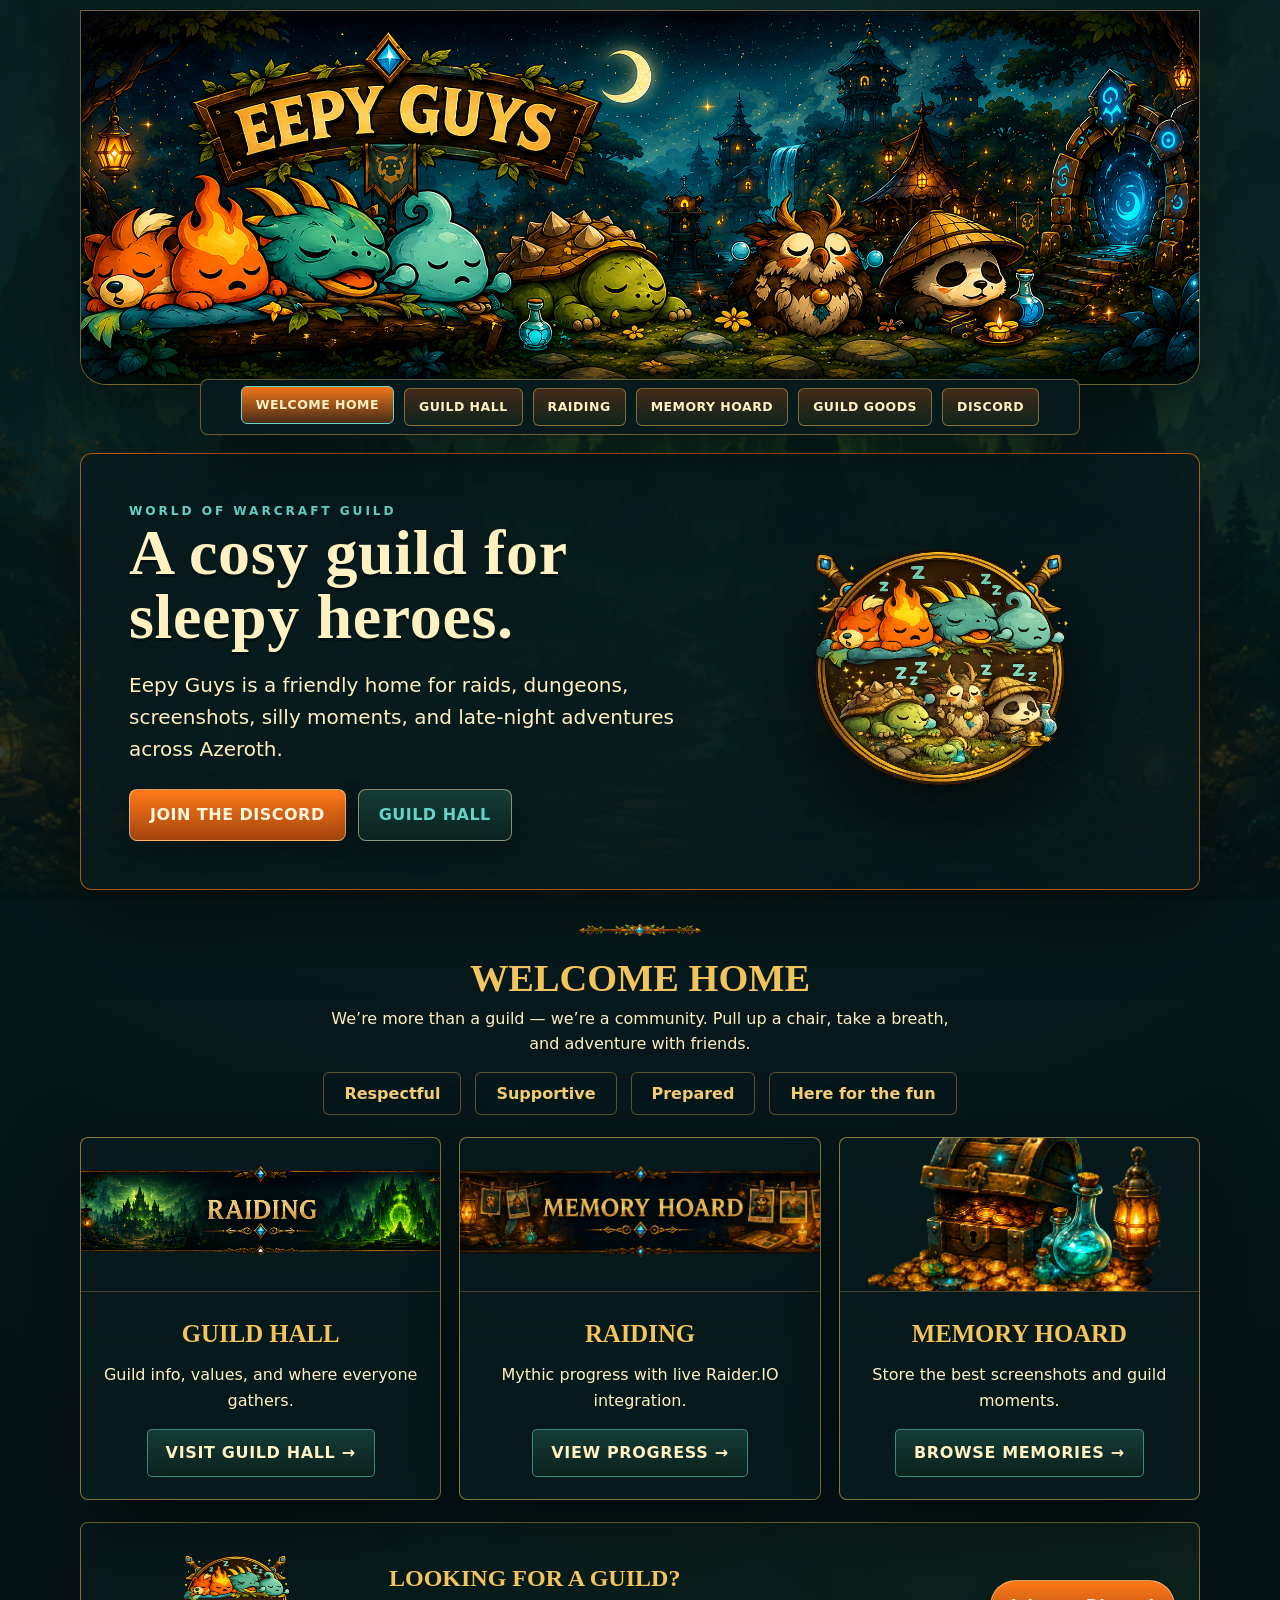
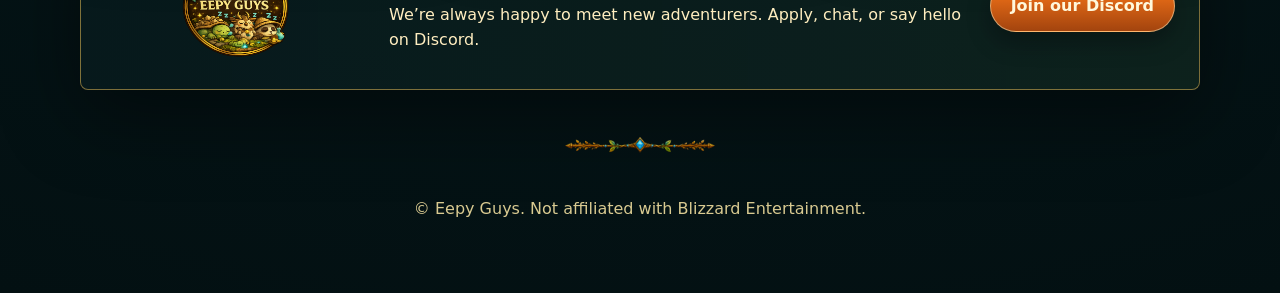
==== commit add3c8a3: "Add files via upload" ====
--- a/index.html
+++ b/index.html
@@ -7,92 +7,52 @@
   <meta name="description" content="Eepy Guys, a cosy World of Warcraft guild on Silvermoon EU.">
   <link rel="stylesheet" href="assets/styles.css">
 </head>
-<body class="home-page">
-  <div class="site-shell home-shell mirror-home">
-    <header class="home-masthead mirror-masthead" aria-label="Eepy Guys banner">
-      <img src="assets/img/eepy-guys-banner-clean.png" alt="Eepy Guys fantasy banner">
+<body>
+  <div class="site-shell home-shell">
+    <header class="home-masthead" aria-label="Eepy Guys banner">
+      <img src="assets/img/eepy-guys-banner-clean.png" alt="Eepy Guys fantasy village banner with sleepy creatures">
     </header>
-
-    <div class="nav-wrap mirror-nav-wrap">
-      <nav class="nav mirror-nav">
-        <a class="active" href="index.html">Welcome Home</a>
-        <a href="guild-hall.html">Guild Hall</a>
-        <a href="raiding.html">Raiding</a>
-        <a href="memory-hoard.html">Memory Hoard</a>
-        <a href="guild-goods.html">Guild Goods</a>
-        <a data-discord href="#" target="_blank" rel="noopener">Discord</a>
-      </nav>
-    </div>
-
+    <div class="nav-wrap"><nav class="nav"><a class="active" href="index.html">Welcome Home</a><a href="guild-hall.html">Guild Hall</a><a href="raiding.html">Raiding</a><a href="memory-hoard.html">Memory Hoard</a><a href="guild-goods.html">Guild Goods</a><a data-discord href="#" target="_blank" rel="noopener">Discord</a></nav></div>
     <main>
-      <section class="mirror-hero">
-        <div class="mirror-hero-copy">
+      <section class="hero home-hero">
+        <div>
           <div class="eyebrow">World of Warcraft Guild</div>
-          <h1>A cosy guild for<br>sleepy heroes.</h1>
+          <h2>A cosy guild for sleepy heroes.</h2>
           <p>Eepy Guys is a friendly home for raids, dungeons, screenshots, silly moments, and late-night adventures across Azeroth.</p>
-          <div class="actions mirror-actions">
-            <a data-discord class="button" href="#" target="_blank" rel="noopener">Join the Discord</a>
-            <a class="button secondary" href="guild-hall.html">Guild Hall</a>
-          </div>
+          <div class="actions left-actions"><a data-discord class="button" href="#" target="_blank" rel="noopener">Join the Discord</a><a class="button secondary" href="guild-hall.html">Guild Hall</a></div>
         </div>
-        <div class="mirror-hero-art">
-          <img src="assets/img/image2.png" alt="Sleeping Eepy Guys creatures">
-        </div>
+        <div class="hero-art"><img src="assets/img/image2.png" alt="Eepy Guys sleepy creatures emblem"></div>
       </section>
 
-      <section class="mirror-welcome" aria-labelledby="welcome-title">
-        <div class="tiny-divider"></div>
-        <h2 id="welcome-title">Welcome Home</h2>
-        <p>We’re more than a guild—we’re a community.<br>Pull up a chair, take a breath, and adventure with friends.</p>
-        <div class="pill-row">
-          <span>Respectful</span>
-          <span>Supportive</span>
-          <span>Prepared</span>
-          <span>Here for the fun</span>
-        </div>
+      <section class="welcome-strip">
+        <img src="assets/img/image29.png" alt="decorative divider">
+        <h2>Welcome Home</h2>
+        <p>We’re more than a guild — we’re a community. Pull up a chair, take a breath, and adventure with friends.</p>
+        <div class="pill-row"><span>Respectful</span><span>Supportive</span><span>Prepared</span><span>Here for the fun</span></div>
       </section>
 
-      <section class="mirror-card-grid" aria-label="Guild sections">
-        <article class="mirror-card">
-          <img src="assets/img/image8.png" alt="Guild hall">
-          <div>
-            <h3>Guild Hall</h3>
-            <p>Guild info, values, and where everyone gathers.</p>
-            <a href="guild-hall.html">Visit Guild Hall</a>
-          </div>
+      <section class="home-card-grid" aria-label="Guild sections">
+        <article class="feature-card">
+          <img src="assets/img/image7.png" alt="Guild hall artwork">
+          <div><h3>Guild Hall</h3><p>Guild info, values, and where everyone gathers.</p><a href="guild-hall.html">Visit Guild Hall →</a></div>
         </article>
-        <article class="mirror-card">
-          <img src="assets/img/image7.png" alt="Raiding portal">
-          <div>
-            <h3>Raiding</h3>
-            <p>Mythic progress with Raider.IO integration.</p>
-            <a href="raiding.html">View Progress</a>
-          </div>
+        <article class="feature-card">
+          <img src="assets/img/image9.png" alt="Raiding artwork">
+          <div><h3>Raiding</h3><p>Mythic progress with live Raider.IO integration.</p><a href="raiding.html">View Progress →</a></div>
         </article>
-        <article class="mirror-card">
-          <img src="assets/img/image11.png" alt="Memory hoard treasure">
-          <div>
-            <h3>Memory Hoard</h3>
-            <p>Store the best screenshots and guild moments.</p>
-            <a href="memory-hoard.html">Open Hoard</a>
-          </div>
+        <article class="feature-card">
+          <img src="assets/img/image49.png" alt="Treasure chest artwork">
+          <div><h3>Memory Hoard</h3><p>Store the best screenshots and guild moments.</p><a href="memory-hoard.html">Browse Memories →</a></div>
         </article>
       </section>
 
-      <section class="mirror-discord">
-        <img src="assets/img/image3.png" alt="Eepy friends by the fire">
-        <div>
-          <h2>Looking for a guild?</h2>
-          <p>We’re always happy to meet new adventurers. Apply, chat, or say hello on Discord.</p>
-        </div>
+      <section class="discord-callout">
+        <img src="assets/img/image3.png" alt="cosy guild creatures">
+        <div><h2>Looking for a guild?</h2><p>We’re always happy to meet new adventurers. Apply, chat, or say hello on Discord.</p></div>
         <a data-discord class="button" href="#" target="_blank" rel="noopener">Join our Discord</a>
       </section>
     </main>
-
-    <footer class="footer mirror-footer">
-      <img src="assets/img/image28.png" alt="decorative divider">
-      <p>© Eepy Guys. Not affiliated with Blizzard Entertainment.</p>
-    </footer>
+    <footer class="footer"><img src="assets/img/image28.png" alt="decorative divider"><p>© Eepy Guys. Not affiliated with Blizzard Entertainment.</p></footer>
   </div>
   <script src="assets/main.js"></script>
 </body>
--- a/assets/styles.css
+++ b/assets/styles.css
@@ -17,7 +17,7 @@
 /* Polished homepage update */
 .home-shell{width:min(1120px,calc(100% - 28px));padding-top:10px}
 .home-masthead{margin:0 auto 12px;border:1px solid rgba(242,196,91,.45);border-radius:0 0 26px 26px;overflow:hidden;box-shadow:0 26px 70px rgba(0,0,0,.5);background:#061719}
-.home-masthead img{display:block;width:100%;height:auto;max-height:275px;object-fit:cover;object-position:center}
+.home-masthead img{display:block;width:100%;height:auto;max-height:none;object-fit:contain;object-position:center top}
 .home-shell .nav-wrap{margin-top:-18px;margin-bottom:18px;border-radius:8px;padding:8px;max-width:880px;background:rgba(7,26,29,.9)}
 .home-shell .nav a{border-radius:6px;min-height:38px;text-transform:uppercase;font-size:.78rem;letter-spacing:.04em;padding:8px 14px}
 .home-hero{grid-template-columns:1.15fr .85fr;padding:clamp(26px,4.5vw,48px);border-radius:12px;margin-bottom:18px;border-color:rgba(255,122,26,.65);background:linear-gradient(180deg,rgba(7,26,29,.92),rgba(7,26,29,.78))}
@@ -29,7 +29,3 @@
 .discord-callout{display:grid;grid-template-columns:260px 1fr auto;align-items:center;gap:24px;margin:0 auto 26px;border:1px solid rgba(242,196,91,.5);border-radius:8px;padding:18px 24px;background:linear-gradient(90deg,rgba(7,26,29,.92),rgba(16,37,31,.82));box-shadow:var(--shadow)}.discord-callout img{width:100%;max-height:130px;object-fit:contain}.discord-callout h2{font-family:Georgia,serif;text-transform:uppercase;color:var(--gold);margin:0 0 4px}.discord-callout p{margin:0;color:#ffeec0}
 .raider-widget-wrap{max-width:760px;min-height:260px;padding:0;border-radius:10px;background:rgba(0,0,0,.3)}.raider-widget{display:block;width:100%;height:300px;min-height:300px;border:0;background:transparent}.raider-widget-img{display:none}
 @media(max-width:900px){.home-card-grid{grid-template-columns:1fr}.discord-callout{grid-template-columns:1fr;text-align:center}.discord-callout img{max-height:150px}.left-actions{justify-content:center}.home-shell .nav-wrap{margin-top:0}.home-masthead{border-radius:18px}.home-hero{grid-template-columns:1fr}.raider-widget{height:390px;min-height:390px}}
-
-/* Mirror-style homepage requested */
-.home-page::before{opacity:.28;background:url('img/image53.png') center top/cover no-repeat}.mirror-home{width:min(980px,calc(100% - 28px));padding-top:0}.mirror-masthead{margin:0 auto 8px;border:0;border-radius:0;box-shadow:none;background:transparent}.mirror-masthead img{width:100%;max-height:170px;object-fit:cover;object-position:center;display:block}.mirror-nav-wrap{position:relative;top:auto;max-width:860px;margin:-4px auto 16px;padding:7px;border-radius:5px;background:rgba(7,26,29,.86);border:1px solid rgba(255,122,26,.45);box-shadow:0 16px 40px rgba(0,0,0,.35)}.mirror-nav{gap:5px}.mirror-nav a{min-height:34px;border-radius:4px;padding:7px 15px;text-transform:uppercase;font-size:.72rem;letter-spacing:.05em;border-color:rgba(242,196,91,.22);background:rgba(7,26,29,.76)}.mirror-nav a.active,.mirror-nav a:hover{background:linear-gradient(180deg,#c96b18,#7e340b);border-color:rgba(255,241,194,.45);transform:none}.mirror-hero{display:grid;grid-template-columns:1.05fr .95fr;align-items:center;gap:28px;max-width:900px;margin:0 auto 16px;padding:34px 42px;border:1px solid rgba(255,122,26,.72);border-radius:8px;background:linear-gradient(180deg,rgba(7,26,29,.94),rgba(7,26,29,.84));box-shadow:0 22px 65px rgba(0,0,0,.5)}.mirror-hero h1{font-family:Georgia,serif;font-size:clamp(2.7rem,5.6vw,4.5rem);line-height:.98;margin:8px 0 18px;color:#fff1c2;text-shadow:0 3px 0 rgba(0,0,0,.35)}.mirror-hero p{max-width:520px;margin:0;color:#ffe6ad;font-size:1.02rem}.mirror-hero-art{text-align:center}.mirror-hero-art img{width:min(100%,330px);filter:drop-shadow(0 18px 28px rgba(0,0,0,.58))}.mirror-actions{justify-content:flex-start;margin-top:26px}.mirror-actions .button{border-radius:4px;min-height:44px;padding:10px 22px;text-transform:uppercase;letter-spacing:.04em}.mirror-actions .button.secondary{border-color:rgba(100,212,200,.55)}.mirror-welcome{text-align:center;max-width:760px;margin:2px auto 20px}.tiny-divider{height:28px;margin:0 auto 2px;background:url('img/image28.png') center/contain no-repeat}.mirror-welcome h2{font-family:Georgia,serif;text-transform:uppercase;color:var(--gold);font-size:clamp(1.7rem,3vw,2.2rem);line-height:1;margin:0 0 2px}.mirror-welcome p{margin:0 auto;color:#ffe6ad}.mirror-welcome .pill-row{gap:18px;margin-top:14px}.mirror-welcome .pill-row span{border-radius:4px;padding:7px 22px;background:rgba(7,26,29,.82);border-color:rgba(242,196,91,.38);color:#f7cf73}.mirror-card-grid{display:grid;grid-template-columns:repeat(3,1fr);gap:16px;max-width:900px;margin:0 auto 18px}.mirror-card{border:1px solid rgba(255,122,26,.55);border-radius:4px;overflow:hidden;text-align:center;background:linear-gradient(180deg,rgba(7,26,29,.85),rgba(7,26,29,.96));box-shadow:0 22px 55px rgba(0,0,0,.42)}.mirror-card img{display:block;width:100%;height:138px;object-fit:cover;border-bottom:1px solid rgba(242,196,91,.25)}.mirror-card div{padding:20px 18px 22px}.mirror-card h3{font-family:Georgia,serif;text-transform:uppercase;color:var(--gold);font-size:1.45rem;line-height:1;margin:0 0 10px}.mirror-card p{margin:0 0 16px;color:#ffe6ad}.mirror-card a{display:inline-flex;min-height:38px;align-items:center;justify-content:center;padding:8px 18px;border:1px solid rgba(100,212,200,.55);border-radius:4px;background:linear-gradient(180deg,#143d36,#0b211e);color:#fff1c2;text-decoration:none;font-weight:900;text-transform:uppercase;letter-spacing:.04em}.mirror-discord{display:grid;grid-template-columns:270px 1fr auto;align-items:center;gap:22px;max-width:900px;margin:0 auto 24px;padding:14px 22px;border:1px solid rgba(255,122,26,.5);border-radius:4px;background:linear-gradient(90deg,rgba(7,26,29,.92),rgba(16,37,31,.84));box-shadow:0 22px 55px rgba(0,0,0,.42)}.mirror-discord img{width:100%;height:100px;object-fit:contain}.mirror-discord h2{font-family:Georgia,serif;text-transform:uppercase;letter-spacing:.05em;color:var(--gold);font-size:1.25rem;margin:0 0 4px}.mirror-discord p{margin:0;color:#ffe6ad}.mirror-discord .button{border-radius:4px;text-transform:uppercase;white-space:nowrap}.mirror-footer{margin-top:14px}.mirror-footer img{height:34px}.raider-widget-wrap{max-width:760px;margin:22px auto 18px;padding:12px;border-radius:10px;border:1px solid rgba(242,196,91,.35);background:rgba(0,0,0,.25);text-align:center}.raider-widget-wrap a{display:block}.raider-widget-img{display:block;max-width:100%;height:auto;margin:0 auto;border:0}.raider-widget{display:none}
-@media(max-width:800px){.mirror-home{width:min(100% - 18px,980px)}.mirror-masthead img{max-height:140px}.mirror-nav-wrap{margin:8px auto 14px}.mirror-hero{grid-template-columns:1fr;text-align:center;padding:26px 20px}.mirror-actions{justify-content:center}.mirror-card-grid{grid-template-columns:1fr}.mirror-discord{grid-template-columns:1fr;text-align:center}.mirror-discord img{height:130px}.mirror-welcome .pill-row{gap:8px}.mirror-welcome .pill-row span{padding:7px 12px}.mirror-nav a{font-size:.68rem;padding:7px 10px}}
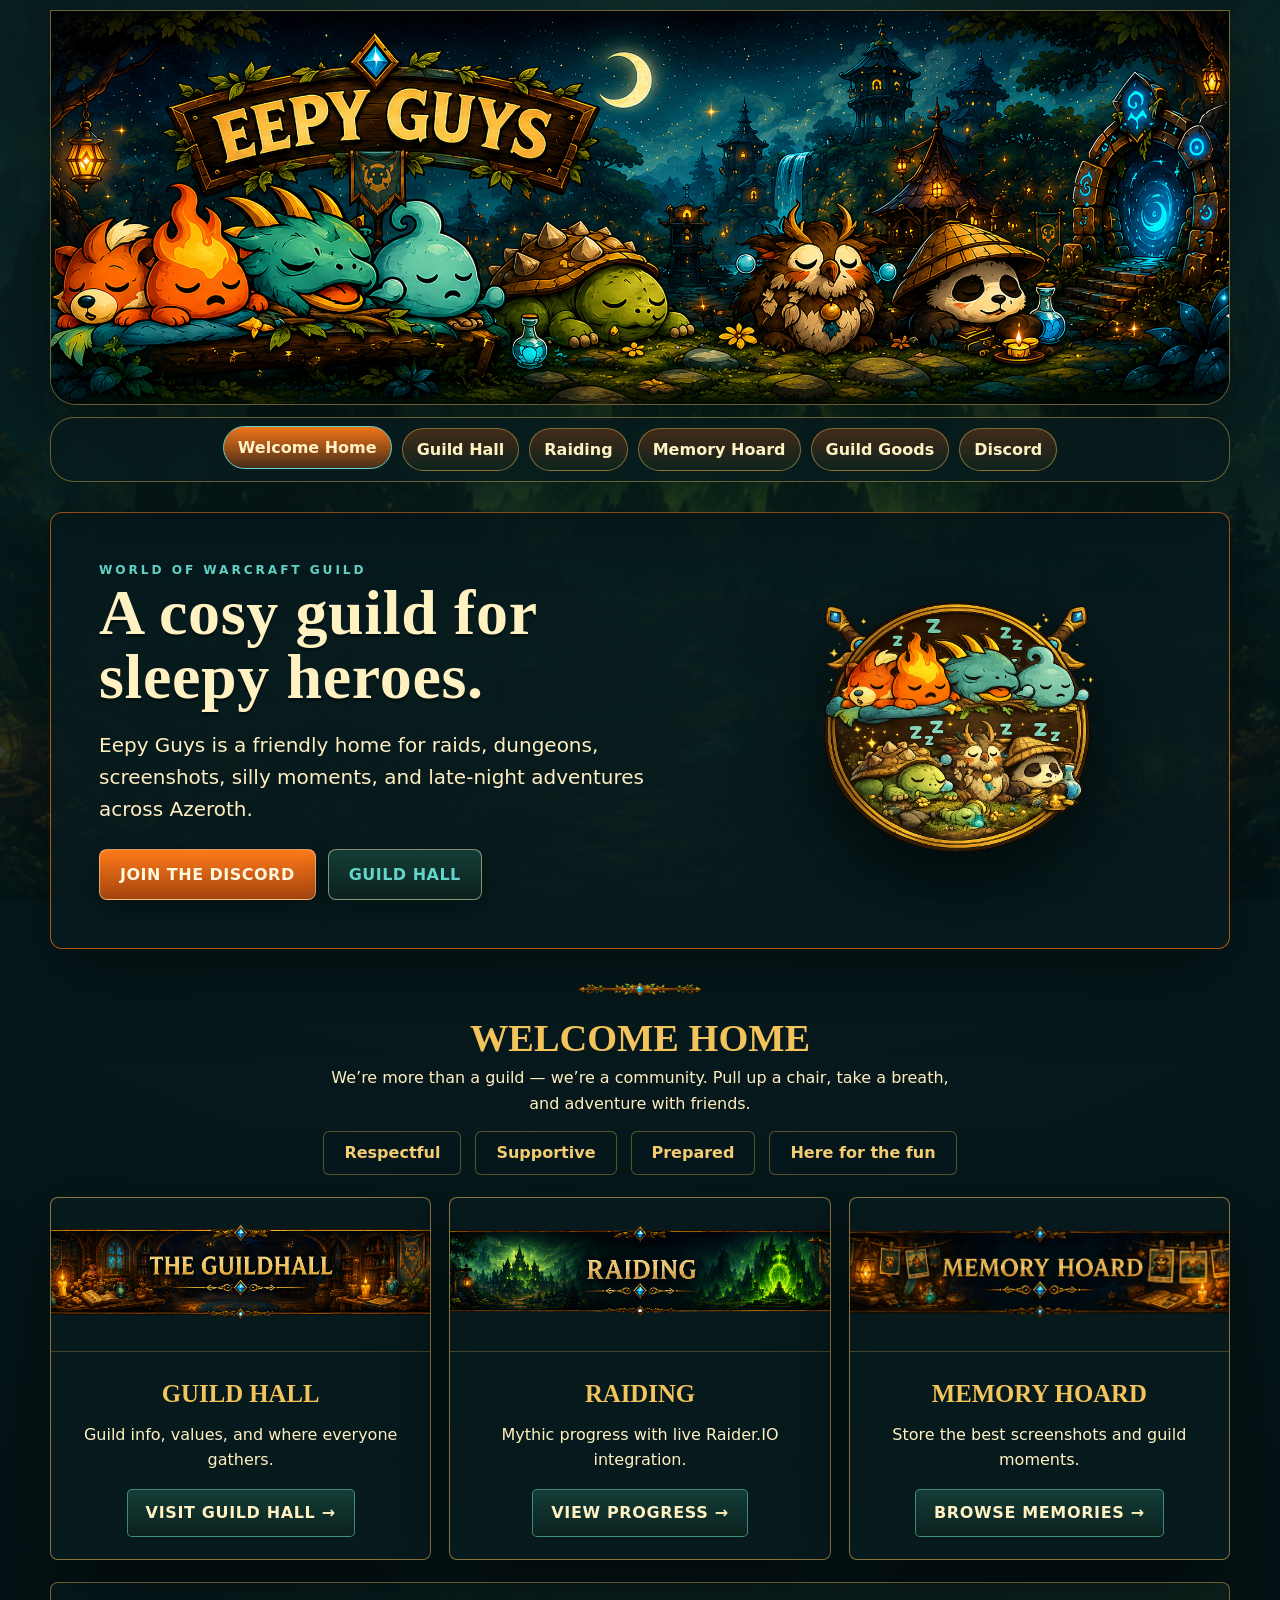
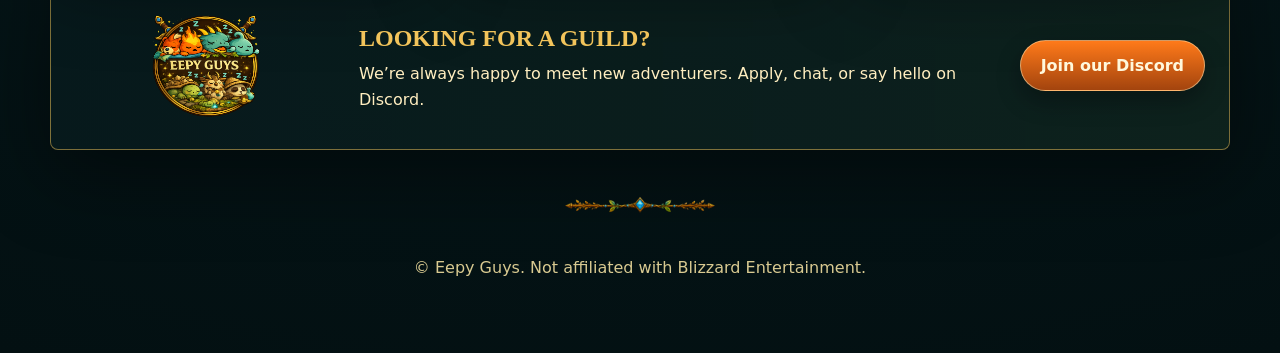
==== commit 3165e66e: "Add files via upload" ====
--- a/index.html
+++ b/index.html
@@ -33,15 +33,15 @@
 
       <section class="home-card-grid" aria-label="Guild sections">
         <article class="feature-card">
-          <img src="assets/img/image7.png" alt="Guild hall artwork">
+          <img src="assets/img/image8.png" alt="Guild Hall banner artwork">
           <div><h3>Guild Hall</h3><p>Guild info, values, and where everyone gathers.</p><a href="guild-hall.html">Visit Guild Hall →</a></div>
         </article>
         <article class="feature-card">
-          <img src="assets/img/image9.png" alt="Raiding artwork">
+          <img src="assets/img/image7.png" alt="Raiding banner artwork">
           <div><h3>Raiding</h3><p>Mythic progress with live Raider.IO integration.</p><a href="raiding.html">View Progress →</a></div>
         </article>
         <article class="feature-card">
-          <img src="assets/img/image49.png" alt="Treasure chest artwork">
+          <img src="assets/img/image9.png" alt="Memory Hoard banner artwork">
           <div><h3>Memory Hoard</h3><p>Store the best screenshots and guild moments.</p><a href="memory-hoard.html">Browse Memories →</a></div>
         </article>
       </section>
--- a/assets/styles.css
+++ b/assets/styles.css
@@ -29,3 +29,28 @@
 .discord-callout{display:grid;grid-template-columns:260px 1fr auto;align-items:center;gap:24px;margin:0 auto 26px;border:1px solid rgba(242,196,91,.5);border-radius:8px;padding:18px 24px;background:linear-gradient(90deg,rgba(7,26,29,.92),rgba(16,37,31,.82));box-shadow:var(--shadow)}.discord-callout img{width:100%;max-height:130px;object-fit:contain}.discord-callout h2{font-family:Georgia,serif;text-transform:uppercase;color:var(--gold);margin:0 0 4px}.discord-callout p{margin:0;color:#ffeec0}
 .raider-widget-wrap{max-width:760px;min-height:260px;padding:0;border-radius:10px;background:rgba(0,0,0,.3)}.raider-widget{display:block;width:100%;height:300px;min-height:300px;border:0;background:transparent}.raider-widget-img{display:none}
 @media(max-width:900px){.home-card-grid{grid-template-columns:1fr}.discord-callout{grid-template-columns:1fr;text-align:center}.discord-callout img{max-height:150px}.left-actions{justify-content:center}.home-shell .nav-wrap{margin-top:0}.home-masthead{border-radius:18px}.home-hero{grid-template-columns:1fr}.raider-widget{height:390px;min-height:390px}}
+
+
+/* Raid progress visual update */
+.section-title{margin:0 0 10px;font-family:Georgia,serif;text-transform:uppercase;color:var(--gold);font-size:clamp(1.7rem,3vw,2.6rem)}
+.raid-hero-panel{background:radial-gradient(circle at top right,rgba(100,212,200,.16),transparent 35%),linear-gradient(180deg,rgba(7,26,29,.94),rgba(16,37,31,.82));border-color:rgba(255,122,26,.55)}
+.raid-progress-visual{display:grid;grid-template-columns:1.25fr .85fr;gap:20px;margin:28px auto 4px;max-width:980px;text-align:left}
+.raid-tier-card{position:relative;overflow:hidden;border:1px solid rgba(242,196,91,.55);border-radius:18px;background:linear-gradient(180deg,rgba(7,26,29,.94),rgba(7,26,29,.72));box-shadow:0 18px 45px rgba(0,0,0,.35);padding:26px}
+.raid-tier-card:before{content:"";position:absolute;inset:0;background:radial-gradient(circle at 85% 20%,rgba(255,122,26,.20),transparent 32%);pointer-events:none}
+.raid-tier-card.featured{border-color:rgba(255,122,26,.85)}
+.raid-difficulty{display:inline-flex;margin-bottom:10px;padding:6px 12px;border:1px solid rgba(100,212,200,.42);border-radius:999px;color:var(--aqua);font-size:.78rem;font-weight:900;letter-spacing:.12em;text-transform:uppercase;background:rgba(100,212,200,.08)}
+.raid-tier-card h3{position:relative;margin:0 0 12px;font-family:Georgia,serif;text-transform:uppercase;color:var(--gold);font-size:clamp(2rem,4vw,3.4rem);line-height:1;text-shadow:0 4px 0 rgba(0,0,0,.35)}
+.raid-scoreline{position:relative;display:flex;gap:14px;flex-wrap:wrap;margin:14px 0 20px}.raid-scoreline span{display:inline-flex;align-items:baseline;gap:7px;padding:10px 14px;border-radius:10px;border:1px solid rgba(242,196,91,.35);background:rgba(0,0,0,.22);color:#fff1c2;font-weight:900}.raid-scoreline strong{font-size:1.9rem;color:#fff1c2;line-height:1}.raid-scoreline.single strong{font-size:2.2rem}
+.progress-bars{position:relative;display:grid;gap:12px}.progress-bars label{display:flex;justify-content:space-between;margin:0 0 5px;color:#f7cf73;font-weight:900;text-transform:uppercase;font-size:.82rem;letter-spacing:.08em}.bar{display:block;height:14px;border-radius:999px;border:1px solid rgba(242,196,91,.35);background:rgba(0,0,0,.32);overflow:hidden}.bar span{display:block;height:100%;border-radius:999px;background:linear-gradient(90deg,var(--orange),var(--gold));box-shadow:0 0 20px rgba(255,122,26,.45)}
+.live-widget{max-width:900px;min-height:360px;border-radius:14px;padding:0;background:rgba(0,0,0,.35)}
+.live-widget .raider-widget{height:360px;min-height:360px}
+@media(max-width:850px){.raid-progress-visual{grid-template-columns:1fr}.raid-tier-card{text-align:center}.raid-scoreline{justify-content:center}.live-widget .raider-widget{height:440px;min-height:440px}}
+
+
+/* Final navigation and homepage alignment fixes */
+.home-shell{width:min(1180px,calc(100% - 32px));padding-top:10px}
+.home-shell .nav-wrap{margin:0 auto 30px;padding:10px;border-radius:24px;max-width:none;background:rgba(7,26,29,.82)}
+.home-shell .nav a{border-radius:999px;min-height:42px;text-transform:none;font-size:inherit;letter-spacing:normal;padding:8px 14px}
+.home-card-grid .feature-card img{height:154px;object-fit:cover;object-position:center}
+.raider-widget-img.force-show{display:block;width:100%;max-width:760px;height:auto;margin:0 auto;border:0}
+.live-widget{display:flex;align-items:center;justify-content:center;padding:14px;min-height:auto}
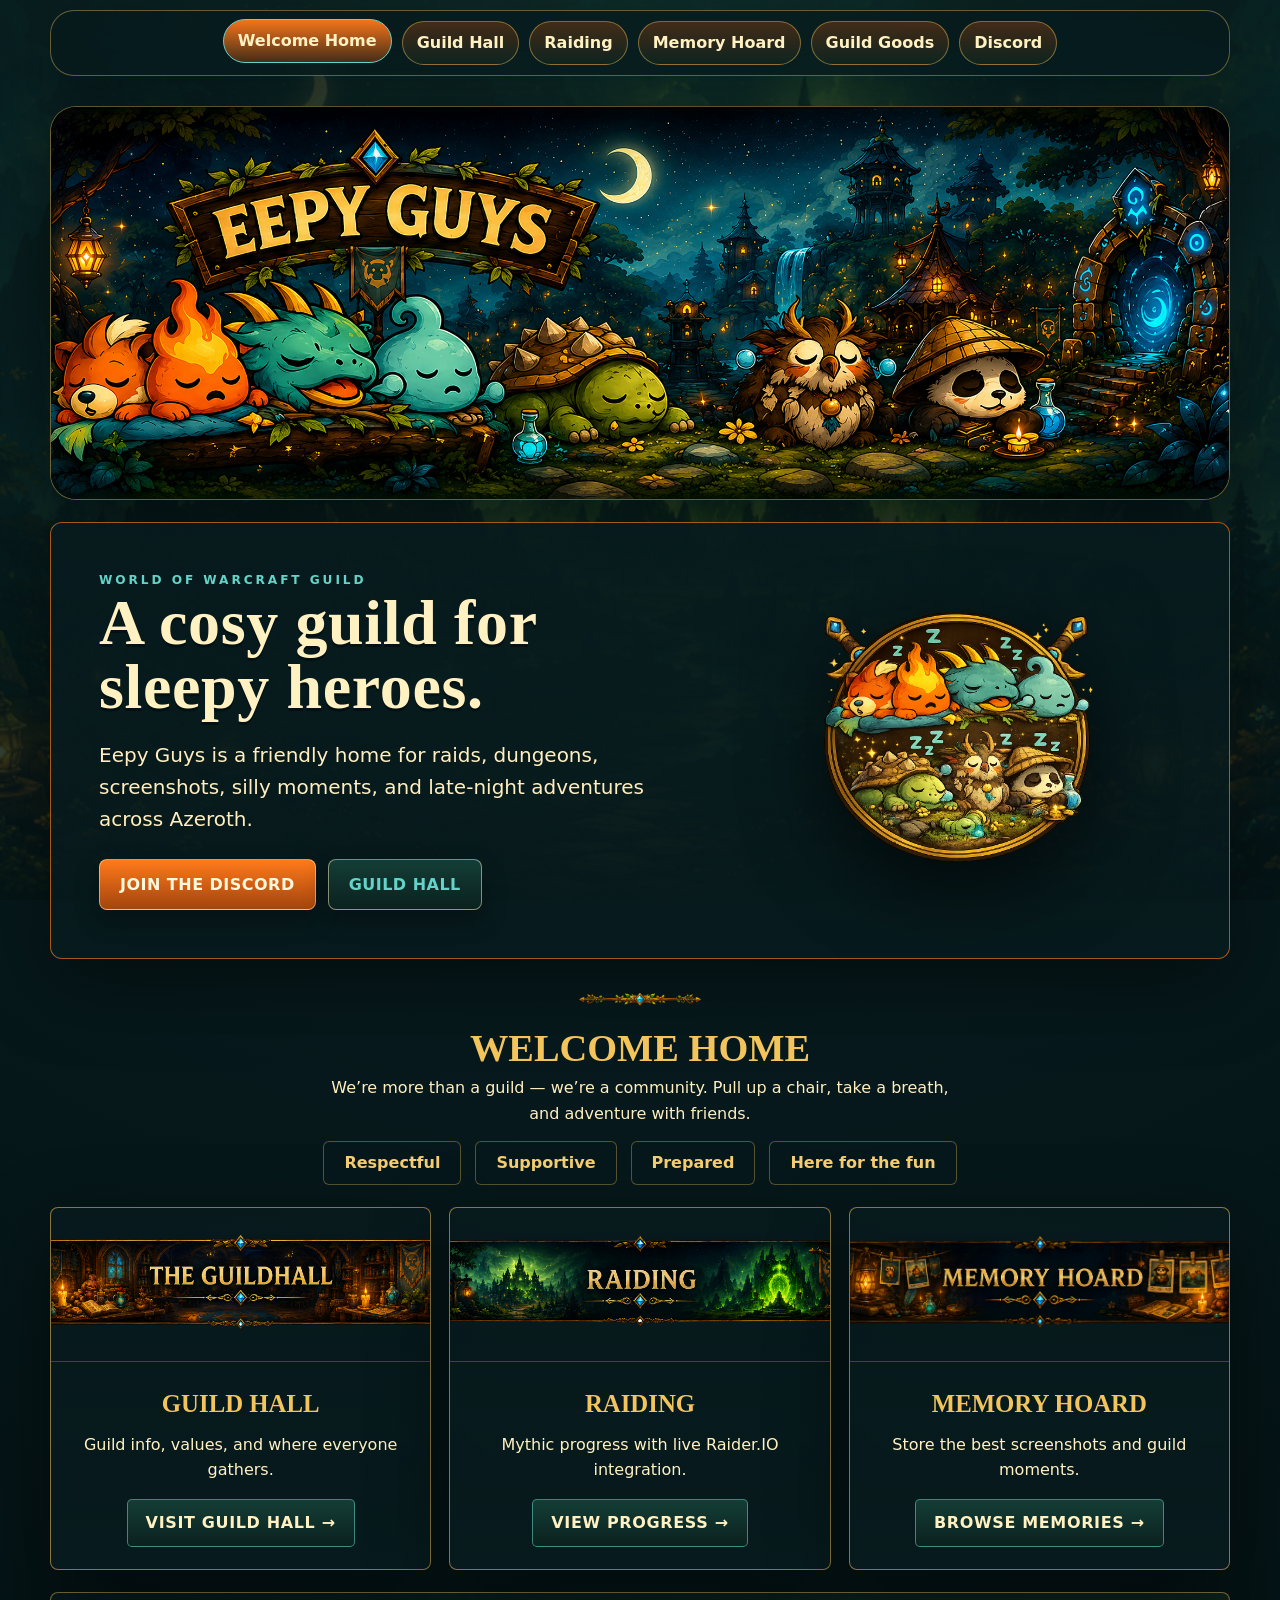
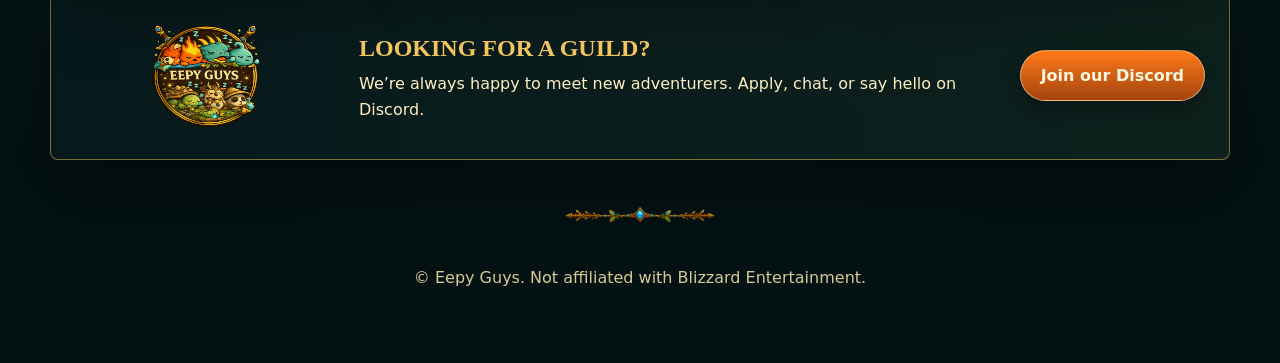
==== commit cb94f99c: "Add files via upload" ====
--- a/index.html
+++ b/index.html
@@ -9,10 +9,10 @@
 </head>
 <body>
   <div class="site-shell home-shell">
+    <div class="nav-wrap"><nav class="nav"><a class="active" href="index.html">Welcome Home</a><a href="guild-hall.html">Guild Hall</a><a href="raiding.html">Raiding</a><a href="memory-hoard.html">Memory Hoard</a><a href="guild-goods.html">Guild Goods</a><a data-discord href="#" target="_blank" rel="noopener">Discord</a></nav></div>
     <header class="home-masthead" aria-label="Eepy Guys banner">
       <img src="assets/img/eepy-guys-banner-clean.png" alt="Eepy Guys fantasy village banner with sleepy creatures">
     </header>
-    <div class="nav-wrap"><nav class="nav"><a class="active" href="index.html">Welcome Home</a><a href="guild-hall.html">Guild Hall</a><a href="raiding.html">Raiding</a><a href="memory-hoard.html">Memory Hoard</a><a href="guild-goods.html">Guild Goods</a><a data-discord href="#" target="_blank" rel="noopener">Discord</a></nav></div>
     <main>
       <section class="hero home-hero">
         <div>
--- a/assets/styles.css
+++ b/assets/styles.css
@@ -54,3 +54,62 @@
 .home-card-grid .feature-card img{height:154px;object-fit:cover;object-position:center}
 .raider-widget-img.force-show{display:block;width:100%;max-width:760px;height:auto;margin:0 auto;border:0}
 .live-widget{display:flex;align-items:center;justify-content:center;padding:14px;min-height:auto}
+
+
+/* Final fix: make homepage navigation identical to every other page and place it above the banner. */
+.home-shell .nav-wrap,
+.site-shell .nav-wrap {
+  margin: 0 auto 30px;
+  padding: 10px;
+  border: 1px solid var(--line);
+  border-radius: 24px;
+  max-width: none;
+  background: rgba(7,26,29,.82);
+  backdrop-filter: blur(12px);
+}
+.home-shell .nav a,
+.site-shell .nav a {
+  border-radius: 999px;
+  min-height: 42px;
+  text-transform: none;
+  font-size: inherit;
+  letter-spacing: normal;
+  padding: 8px 14px;
+}
+.home-masthead {
+  margin: 0 auto 22px;
+  border-radius: 26px;
+}
+.home-masthead img {
+  width: 100%;
+  height: auto;
+  object-fit: contain;
+  object-position: center top;
+}
+
+/* Raider.IO must remain the live iframe widget, not an image. */
+.raider-widget-wrap.live-widget {
+  display: block;
+  width: 100%;
+  max-width: 900px;
+  min-height: 380px;
+  padding: 12px;
+  overflow: hidden;
+}
+.raider-widget-wrap.live-widget .raider-widget {
+  display: block;
+  width: 100%;
+  height: 380px;
+  min-height: 380px;
+  border: 0;
+}
+.raider-widget-img,
+.raider-widget-img.force-show {
+  display: none !important;
+}
+@media (max-width: 850px) {
+  .raider-widget-wrap.live-widget .raider-widget {
+    height: 460px;
+    min-height: 460px;
+  }
+}
